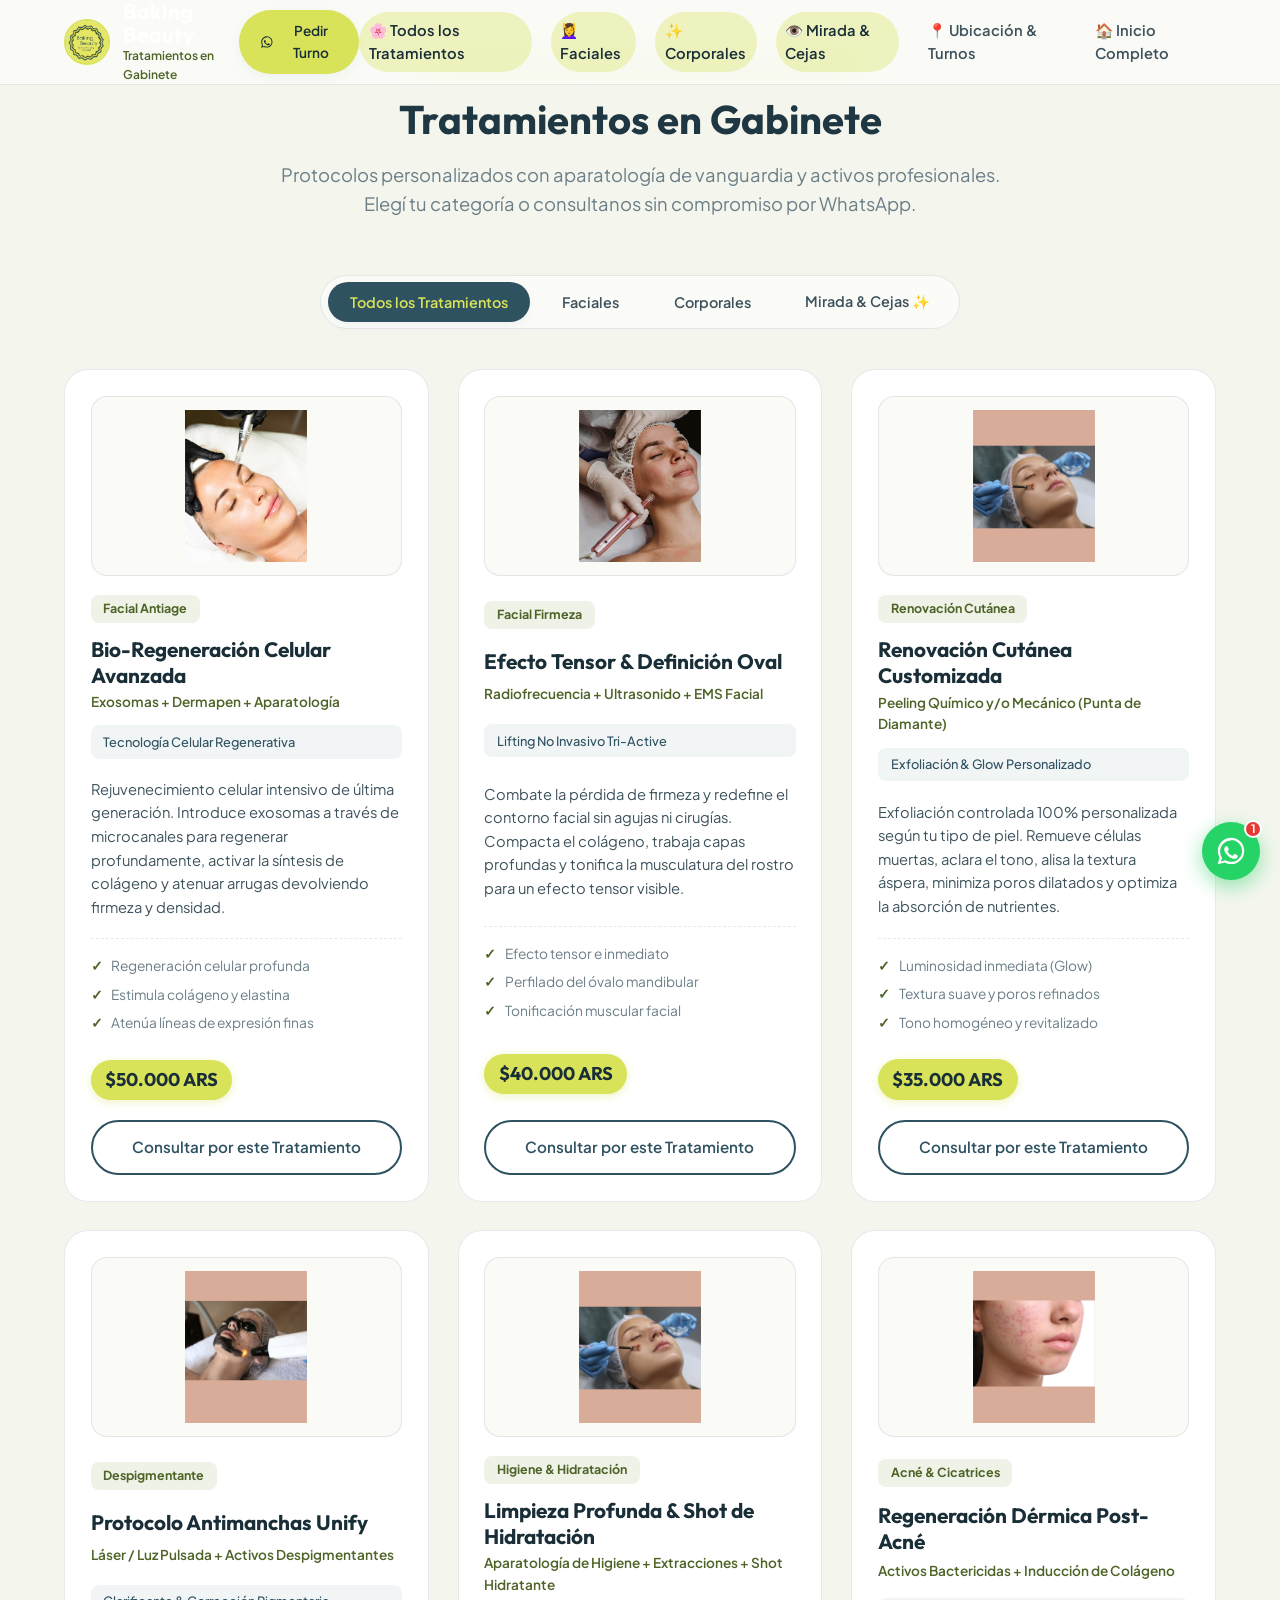
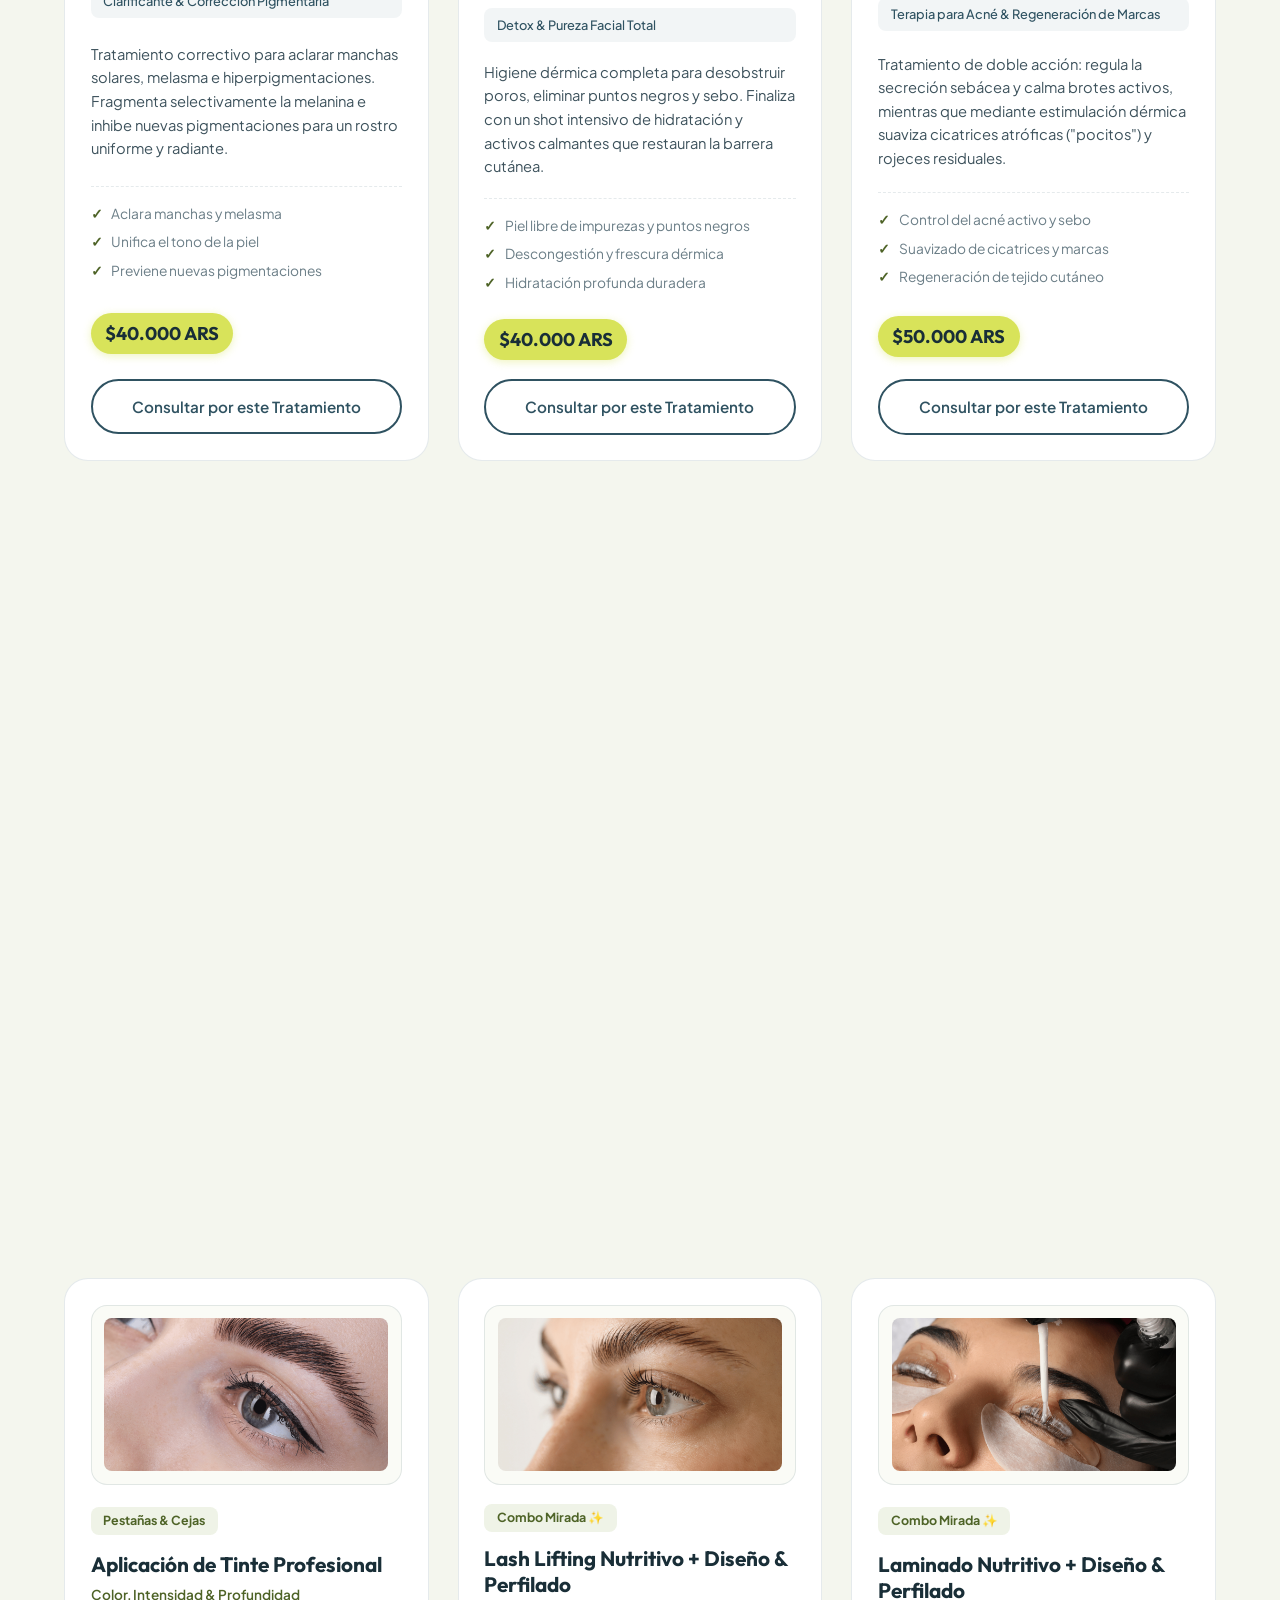
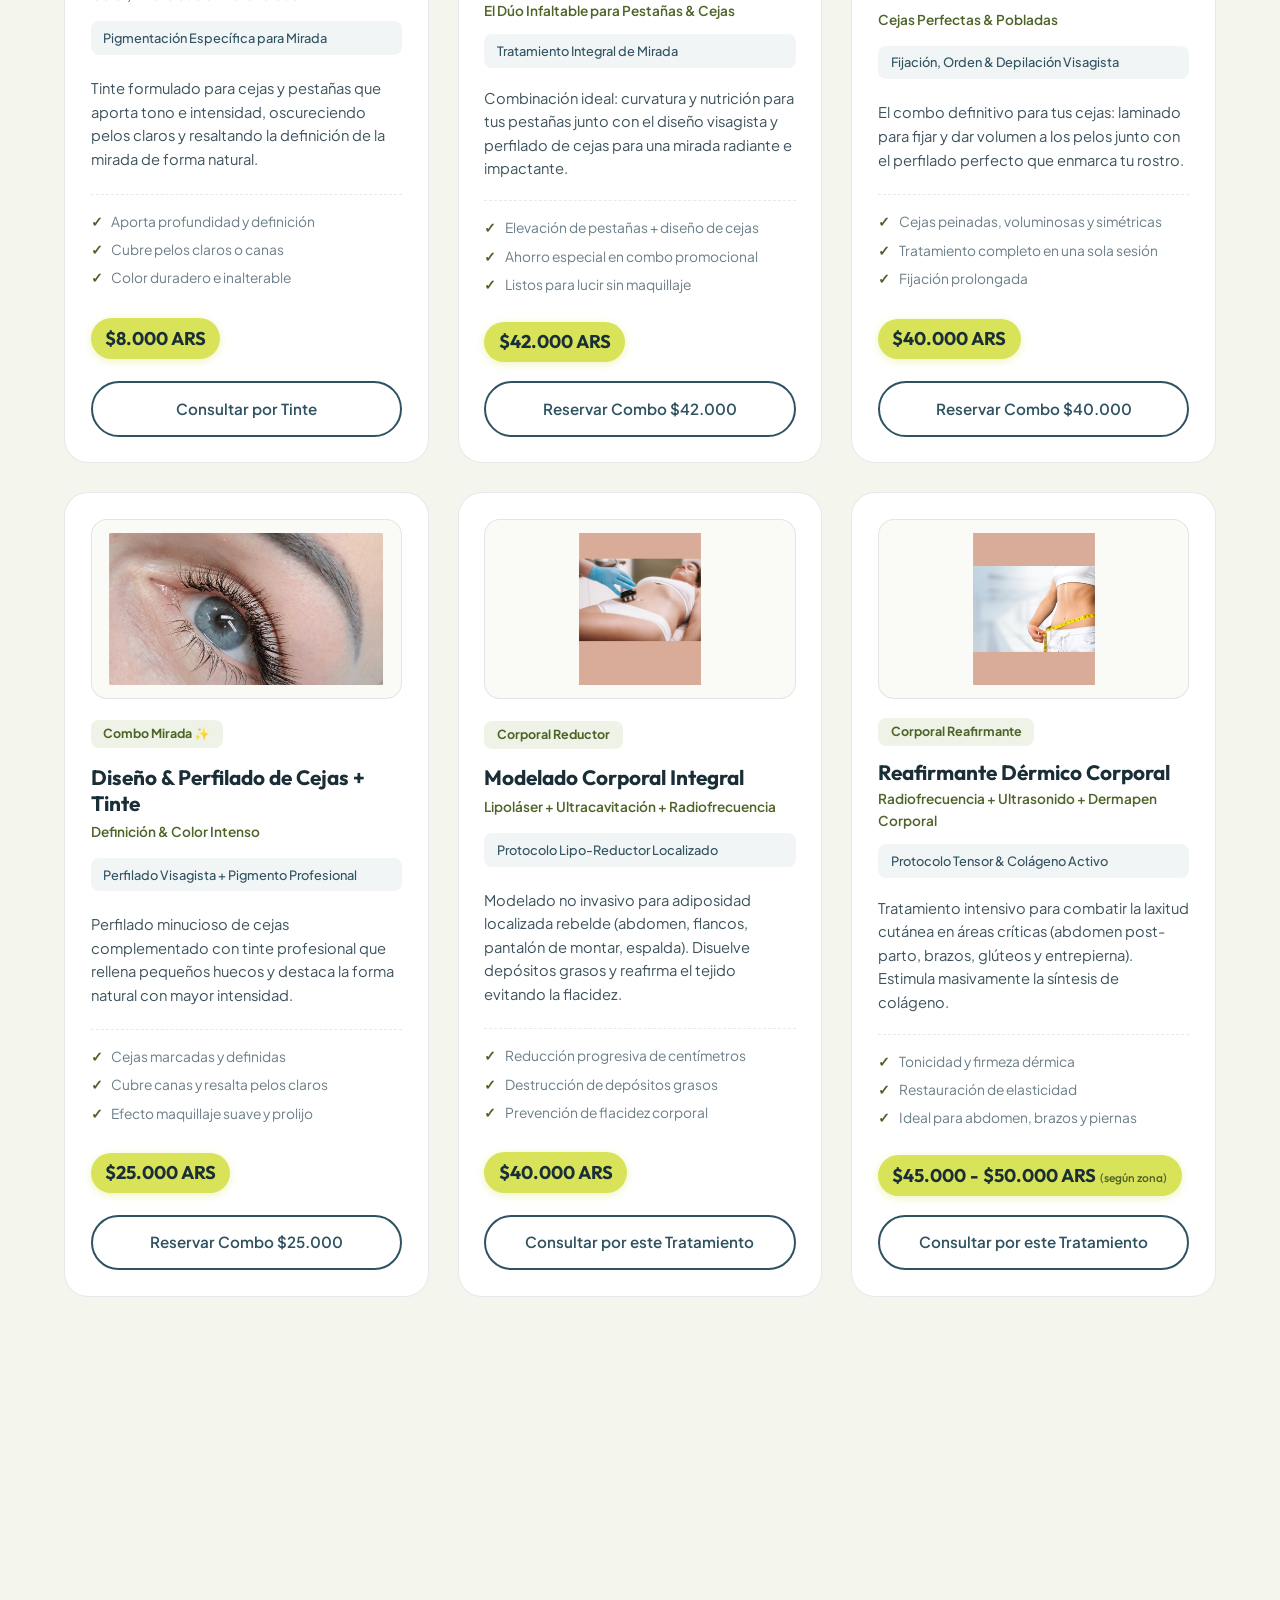
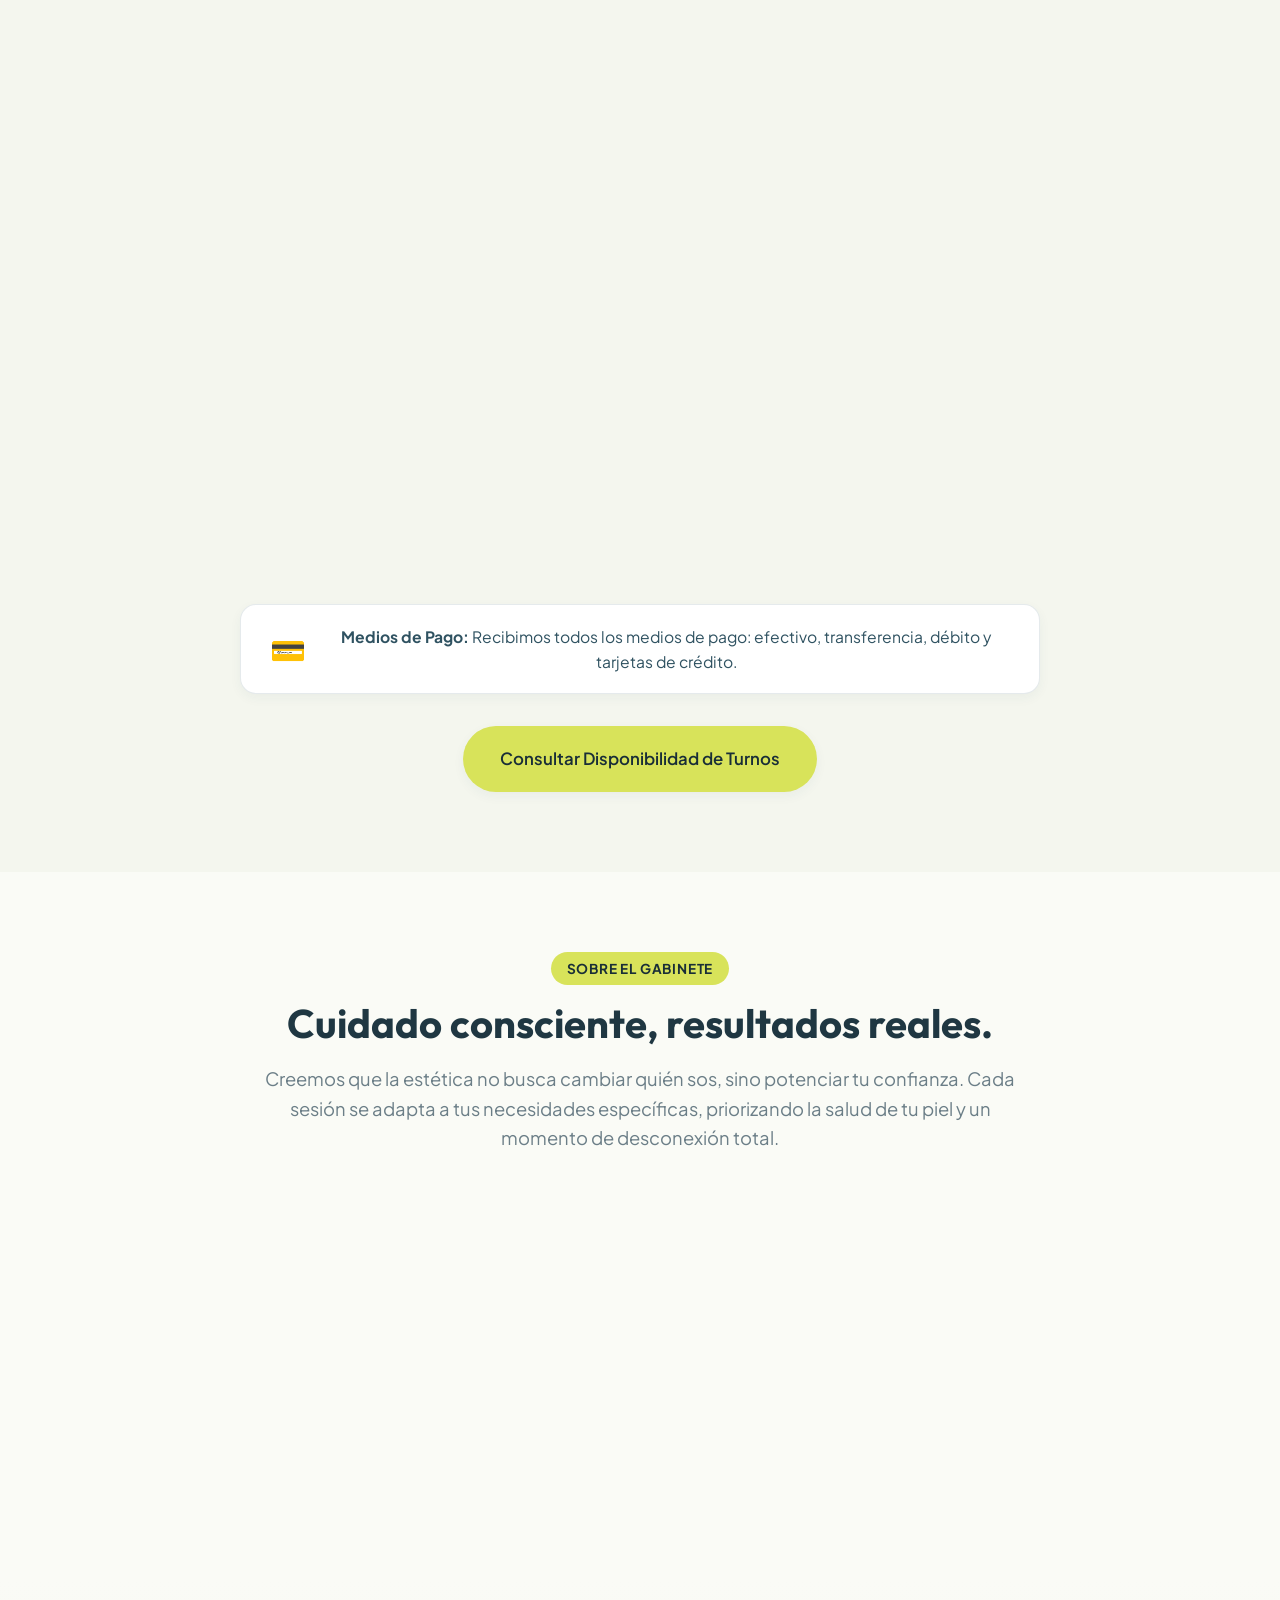
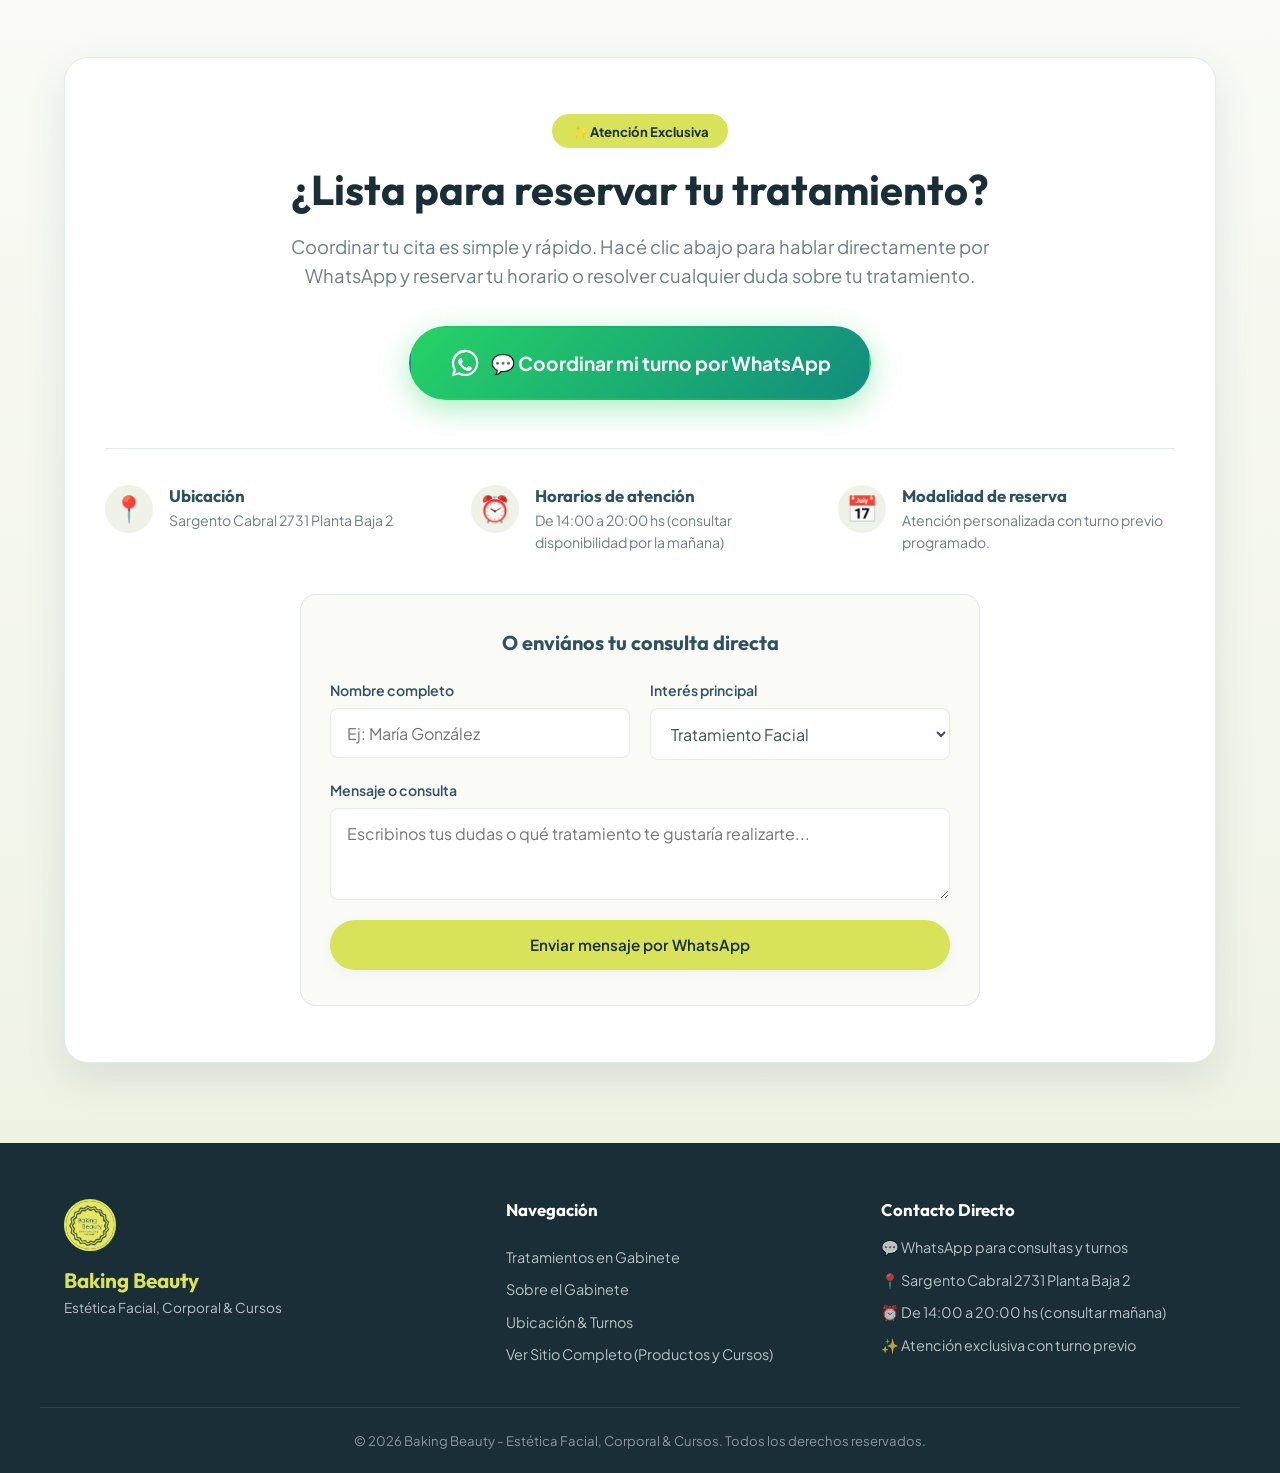
==== tratamientos/index.html @ 40dc82e7 "Add standalone tratamientos landing page for ads" ====
<!DOCTYPE html>
<html lang="es">
<head>
    <meta charset="UTF-8">
    <meta name="viewport" content="width=device-width, initial-scale=1.0">
    <title>Tratamientos en Gabinete | Baking Beauty - Estética Facial, Corporal & Mirada</title>
    <meta name="description" content="Conocé nuestros protocolos faciales, corporales y estética de mirada (pestañas y cejas) en gabinete. Aparatología de vanguardia y atención personalizada. Reservá tu turno por WhatsApp.">
    <link rel="icon" type="image/jpeg" href="../assets/images/logo.jpg">
    <!-- Google Fonts -->
    <link rel="preconnect" href="https://fonts.googleapis.com">
    <link rel="preconnect" href="https://fonts.gstatic.com" crossorigin>
    <link href="https://fonts.googleapis.com/css2?family=Outfit:wght@300;400;500;600;700&family=Plus+Jakarta+Sans:wght@400;500;600;700&display=swap" rel="stylesheet">
    <link rel="stylesheet" href="../styles.css">
    <!-- Meta Pixel Code -->
    <script>
    !function(f,b,e,v,n,t,s)
    {if(f.fbq)return;n=f.fbq=function(){n.callMethod?
    n.callMethod.apply(n,arguments):n.queue.push(arguments)};
    if(!f._fbq)f._fbq=n;n.push=n;n.loaded=!0;n.version='2.0';
    n.queue=[];t=b.createElement(e);t.async=!0;
    t.src=v;s=b.getElementsByTagName(e)[0];
    s.parentNode.insertBefore(t,s)}(window, document,'script',
    'https://connect.facebook.net/en_US/fbevents.js');
    fbq('init', '2171608166783896');
    fbq('track', 'PageView');
    </script>
    <noscript><img height="1" width="1" style="display:none"
    src="https://www.facebook.com/tr?id=2171608166783896&ev=PageView&noscript=1"
    /></noscript>
    <!-- End Meta Pixel Code -->
</head>
<script>
  fbq('track', 'ViewContent');
</script>
<body>

    <!-- Header & Navigation enfocado en Tratamientos -->
    <header class="site-header" id="header">
        <div class="container header-container">
            <div class="header-top-row">
                <a href="../index.html" class="brand-logo">
                    <img src="../assets/images/logo.jpg" alt="Baking Beauty Logo" class="logo-img">
                    <div class="brand-text">
                        <span class="brand-name">Baking Beauty</span>
                        <span class="brand-tagline">Tratamientos en Gabinete</span>
                    </div>
                </a>

                <div class="header-actions">
                    <a href="https://wa.me/qr/JULPQ2VESAFND1" 
                       target="_blank" 
                       rel="noopener noreferrer" 
                       class="btn btn-primary btn-sm btn-whatsapp">
                        <svg class="icon" viewBox="0 0 24 24" width="18" height="18" fill="currentColor">
                            <path d="M12.04 2c-5.46 0-9.91 4.45-9.91 9.91 0 1.75.46 3.45 1.32 4.95L2.05 22l5.25-1.38c1.45.79 3.08 1.21 4.74 1.21 5.46 0 9.91-4.45 9.91-9.91 0-2.65-1.03-5.14-2.9-7.01A9.84 9.84 0 0 0 12.04 2zm.01 1.67c4.54 0 8.24 3.7 8.24 8.24 0 2.2-.86 4.27-2.42 5.82a8.19 8.19 0 0 1-5.83 2.42c-1.46 0-2.9-.38-4.16-1.12l-.3-.18-3.1 1.2.82-3.02-.19-.31a8.19 8.19 0 0 1-1.26-4.38c0-4.54 3.7-8.24 8.24-8.24zm4.52 11.45c-.25-.13-1.47-.72-1.7-.81-.23-.08-.39-.13-.56.13-.17.25-.65.81-.8.98-.15.17-.3.19-.55.07-.25-.13-1.06-.39-2.02-1.25-.75-.67-1.26-1.49-1.4-1.74-.15-.25-.02-.39.11-.51.11-.11.25-.29.37-.44.13-.15.17-.25.25-.42.08-.17.04-.31-.02-.44-.06-.13-.56-1.35-.77-1.85-.2-.48-.41-.42-.56-.43h-.48c-.17 0-.44.06-.67.31-.23.25-.88.86-.88 2.1 0 1.24.9 2.44 1.03 2.61.13.17 1.77 2.7 4.29 3.79.6.26 1.07.41 1.44.53.6.19 1.15.16 1.58.1.48-.07 1.47-.6 1.68-1.18.21-.58.21-1.07.15-1.18-.06-.11-.22-.17-.47-.3z"/>
                        </svg>
                        <span>Pedir Turno</span>
                    </a>
                </div>
            </div>

            <nav class="main-nav" id="main-nav">
                <a href="#servicios" class="nav-link" data-filter-target="all">🌸 Todos los Tratamientos</a>
                <a href="#servicios" class="nav-link" data-filter-target="facial">💆‍♀️ Faciales</a>
                <a href="#servicios" class="nav-link" data-filter-target="corporal">✨ Corporales</a>
                <a href="#servicios" class="nav-link" data-filter-target="mirada">👁️ Mirada & Cejas</a>
                <a href="#contacto" class="nav-link">📍 Ubicación & Turnos</a>
                <a href="../index.html" class="nav-link">🏠 Inicio Completo</a>
            </nav>

            <div class="mobile-scroll-hint">👉 Deslizá con el dedo para ver más →</div>
        </div>
    </header>

    <main>
        <!-- Catálogo de Servicios y Protocolos -->
        <section class="section services-section" id="servicios" style="padding-top: 3rem;">
            <div class="container">
                <div class="section-header text-center">
                    <span class="section-subtitle">✨ Estética Facial, Corporal & Mirada en Gabinete</span>
                    <h1 class="section-title">Tratamientos en Gabinete</h1>
                    <p class="section-description">Protocolos personalizados con aparatología de vanguardia y activos profesionales. Elegí tu categoría o consultanos sin compromiso por WhatsApp.</p>
                </div>

                <!-- Tabs Filter -->
                <div class="filter-tabs">
                    <button class="tab-btn active" data-filter="all">Todos los Tratamientos</button>
                    <button class="tab-btn" data-filter="facial">Faciales</button>
                    <button class="tab-btn" data-filter="corporal">Corporales</button>
                    <button class="tab-btn" data-filter="mirada">Mirada & Cejas ✨</button>
                </div>

                <!-- Services Grid -->
                <div class="services-grid" id="services-grid">

                    <!-- Facial 1: Bio-Regeneración Celular Avanzada -->
                    <article class="service-card" data-category="facial">
                        <div class="service-img-wrapper">
                            <img src="../assets/images/1.svg" alt="Bio-Regeneración Celular Avanzada" class="service-img">
                        </div>
                        <div class="service-badge">Facial Antiage</div>
                        <h3 class="service-title">Bio-Regeneración Celular Avanzada</h3>
                        <span class="service-subtitle">Exosomas + Dermapen + Aparatología</span>
                        <div class="service-tech">Tecnología Celular Regenerativa</div>
                        <p class="service-desc">
                            Rejuvenecimiento celular intensivo de última generación. Introduce exosomas a través de microcanales para regenerar profundamente, activar la síntesis de colágeno y atenuar arrugas devolviendo firmeza y densidad.
                        </p>
                        <ul class="service-benefits">
                            <li>Regeneración celular profunda</li>
                            <li>Estimula colágeno y elastina</li>
                            <li>Atenúa líneas de expresión finas</li>
                        </ul>
                        <div class="service-price-tag">$50.000 ARS</div>
                        <a href="https://wa.me/qr/JULPQ2VESAFND1" 
                           target="_blank" rel="noopener noreferrer" class="btn btn-outline-primary btn-block">
                            Consultar por este Tratamiento
                        </a>
                    </article>

                    <!-- Facial 2: Efecto Tensor -->
                    <article class="service-card" data-category="facial">
                        <div class="service-img-wrapper">
                            <img src="../assets/images/2.svg" alt="Efecto Tensor & Definición Oval" class="service-img">
                        </div>
                        <div class="service-badge">Facial Firmeza</div>
                        <h3 class="service-title">Efecto Tensor & Definición Oval</h3>
                        <span class="service-subtitle">Radiofrecuencia + Ultrasonido + EMS Facial</span>
                        <div class="service-tech">Lifting No Invasivo Tri-Active</div>
                        <p class="service-desc">
                            Combate la pérdida de firmeza y redefine el contorno facial sin agujas ni cirugías. Compacta el colágeno, trabaja capas profundas y tonifica la musculatura del rostro para un efecto tensor visible.
                        </p>
                        <ul class="service-benefits">
                            <li>Efecto tensor e inmediato</li>
                            <li>Perfilado del óvalo mandibular</li>
                            <li>Tonificación muscular facial</li>
                        </ul>
                        <div class="service-price-tag">$40.000 ARS</div>
                        <a href="https://wa.me/qr/JULPQ2VESAFND1" 
                           target="_blank" rel="noopener noreferrer" class="btn btn-outline-primary btn-block">
                            Consultar por este Tratamiento
                        </a>
                    </article>

                    <!-- Facial 3: Renovación Cutánea Customizada -->
                    <article class="service-card" data-category="facial">
                        <div class="service-img-wrapper">
                            <img src="../assets/images/19.svg" alt="Renovación Cutánea Customizada" class="service-img">
                        </div>
                        <div class="service-badge">Renovación Cutánea</div>
                        <h3 class="service-title">Renovación Cutánea Customizada</h3>
                        <span class="service-subtitle">Peeling Químico y/o Mecánico (Punta de Diamante)</span>
                        <div class="service-tech">Exfoliación & Glow Personalizado</div>
                        <p class="service-desc">
                            Exfoliación controlada 100% personalizada según tu tipo de piel. Remueve células muertas, aclara el tono, alisa la textura áspera, minimiza poros dilatados y optimiza la absorción de nutrientes.
                        </p>
                        <ul class="service-benefits">
                            <li>Luminosidad inmediata (Glow)</li>
                            <li>Textura suave y poros refinados</li>
                            <li>Tono homogéneo y revitalizado</li>
                        </ul>
                        <div class="service-price-tag">$35.000 ARS</div>
                        <a href="https://wa.me/qr/JULPQ2VESAFND1" 
                           target="_blank" rel="noopener noreferrer" class="btn btn-outline-primary btn-block">
                            Consultar por este Tratamiento
                        </a>
                    </article>

                    <!-- Facial 4: Protocolo Antimanchas Unify -->
                    <article class="service-card" data-category="facial">
                        <div class="service-img-wrapper">
                            <img src="../assets/images/22.svg" alt="Protocolo Antimanchas Unify" class="service-img">
                        </div>
                        <div class="service-badge">Despigmentante</div>
                        <h3 class="service-title">Protocolo Antimanchas Unify</h3>
                        <span class="service-subtitle">Láser / Luz Pulsada + Activos Despigmentantes</span>
                        <div class="service-tech">Clarificante & Corrección Pigmentaria</div>
                        <p class="service-desc">
                            Tratamiento correctivo para aclarar manchas solares, melasma e hiperpigmentaciones. Fragmenta selectivamente la melanina e inhibe nuevas pigmentaciones para un rostro uniforme y radiante.
                        </p>
                        <ul class="service-benefits">
                            <li>Aclara manchas y melasma</li>
                            <li>Unifica el tono de la piel</li>
                            <li>Previene nuevas pigmentaciones</li>
                        </ul>
                        <div class="service-price-tag">$40.000 ARS</div>
                        <a href="https://wa.me/qr/JULPQ2VESAFND1" 
                           target="_blank" rel="noopener noreferrer" class="btn btn-outline-primary btn-block">
                            Consultar por este Tratamiento
                        </a>
                    </article>

                    <!-- Facial 5: Limpieza Profunda -->
                    <article class="service-card" data-category="facial">
                        <div class="service-img-wrapper">
                            <img src="../assets/images/19.svg" alt="Limpieza Profunda & Shot de Hidratación" class="service-img">
                        </div>
                        <div class="service-badge">Higiene & Hidratación</div>
                        <h3 class="service-title">Limpieza Profunda & Shot de Hidratación</h3>
                        <span class="service-subtitle">Aparatología de Higiene + Extracciones + Shot Hidratante</span>
                        <div class="service-tech">Detox & Pureza Facial Total</div>
                        <p class="service-desc">
                            Higiene dérmica completa para desobstruir poros, eliminar puntos negros y sebo. Finaliza con un shot intensivo de hidratación y activos calmantes que restauran la barrera cutánea.
                        </p>
                        <ul class="service-benefits">
                            <li>Piel libre de impurezas y puntos negros</li>
                            <li>Descongestión y frescura dérmica</li>
                            <li>Hidratación profunda duradera</li>
                        </ul>
                        <div class="service-price-tag">$40.000 ARS</div>
                        <a href="https://wa.me/qr/JULPQ2VESAFND1" 
                           target="_blank" rel="noopener noreferrer" class="btn btn-outline-primary btn-block">
                            Consultar por este Tratamiento
                        </a>
                    </article>

                    <!-- Facial 6: Regeneración Post-Acné -->
                    <article class="service-card" data-category="facial">
                        <div class="service-img-wrapper">
                            <img src="../assets/images/20.svg" alt="Regeneración Dérmica Post-Acné" class="service-img">
                        </div>
                        <div class="service-badge">Acné & Cicatrices</div>
                        <h3 class="service-title">Regeneración Dérmica Post-Acné</h3>
                        <span class="service-subtitle">Activos Bactericidas + Inducción de Colágeno</span>
                        <div class="service-tech">Terapia para Acné & Regeneración de Marcas</div>
                        <p class="service-desc">
                            Tratamiento de doble acción: regula la secreción sebácea y calma brotes activos, mientras que mediante estimulación dérmica suaviza cicatrices atróficas ("pocitos") y rojeces residuales.
                        </p>
                        <ul class="service-benefits">
                            <li>Control del acné activo y sebo</li>
                            <li>Suavizado de cicatrices y marcas</li>
                            <li>Regeneración de tejido cutáneo</li>
                        </ul>
                        <div class="service-price-tag">$50.000 ARS</div>
                        <a href="https://wa.me/qr/JULPQ2VESAFND1" 
                           target="_blank" rel="noopener noreferrer" class="btn btn-outline-primary btn-block">
                            Consultar por este Tratamiento
                        </a>
                    </article>

                    <!-- MIRADA 1: Lash Lifting Nutritivo -->
                    <article class="service-card" data-category="facial mirada">
                        <div class="service-img-wrapper">
                            <img src="../assets/images/lash-brow-1.png" alt="Lash Lifting Nutritivo" class="service-img service-img-photo">
                        </div>
                        <div class="service-badge">Pestañas</div>
                        <h3 class="service-title">Lash Lifting Nutritivo</h3>
                        <span class="service-subtitle">Nutrición, Curvatura & Longitud Natural</span>
                        <div class="service-tech">Elevación de Pestañas desde la Raíz</div>
                        <p class="service-desc">
                            Eleva, curva y nutre cada pestaña desde la raíz aportando longitud y un efecto máscara natural duradero sin necesidad de maquillarte a diario.
                        </p>
                        <ul class="service-benefits">
                            <li>Curvatura y longitud visible sin rímel</li>
                            <li>Tratamiento nutritivo para el pelo</li>
                            <li>Resultado natural de larga duración</li>
                        </ul>
                        <div class="service-price-tag">$28.000 ARS</div>
                        <a href="https://wa.me/message/T3XJ4SQKZAMJH1" 
                           target="_blank" rel="noopener noreferrer" class="btn btn-outline-primary btn-block">
                            Consultar por Pestañas
                        </a>
                    </article>

                    <!-- MIRADA 2: Diseño y Perfilado de Cejas -->
                    <article class="service-card" data-category="facial mirada">
                        <div class="service-img-wrapper">
                            <img src="../assets/images/lash-brow-2.png" alt="Diseño y Perfilado de Cejas" class="service-img service-img-photo">
                        </div>
                        <div class="service-badge">Cejas</div>
                        <h3 class="service-title">Diseño y Perfilado de Cejas</h3>
                        <span class="service-subtitle">Visagismo Facial & Diseño Personalizado</span>
                        <div class="service-tech">Perfilado & Definición de Arcos</div>
                        <p class="service-desc">
                            Estudio de la morfología del rostro para diseñar y depilar tus cejas con máxima precisión, logrando simetría, limpieza y un marco armonioso para tu mirada.
                        </p>
                        <ul class="service-benefits">
                            <li>Diseño personalizado según tu rostro</li>
                            <li>Simetría y acabado prolijo</li>
                            <li>Enmarca y realza la expresión facial</li>
                        </ul>
                        <div class="service-price-tag">$20.000 ARS</div>
                        <a href="https://wa.me/message/T3XJ4SQKZAMJH1" 
                           target="_blank" rel="noopener noreferrer" class="btn btn-outline-primary btn-block">
                            Consultar por Cejas
                        </a>
                    </article>

                    <!-- MIRADA 3: Laminado Nutritivo de Cejas -->
                    <article class="service-card" data-category="facial mirada">
                        <div class="service-img-wrapper">
                            <img src="../assets/images/lash-brow-3.png" alt="Laminado Nutritivo de Cejas" class="service-img service-img-photo">
                        </div>
                        <div class="service-badge">Cejas</div>
                        <h3 class="service-title">Laminado Nutritivo de Cejas</h3>
                        <span class="service-subtitle">Fijación, Peinado & Nutrición Dérmica</span>
                        <div class="service-tech">Efecto Brow Lamination Poblado</div>
                        <p class="service-desc">
                            Redirecciona, fija y disciplina los pelos de las cejas, rellenando espacios y logrando un efecto visual de cejas más tupidas, ordenadas e hidratadas.
                        </p>
                        <ul class="service-benefits">
                            <li>Fija y ordena pelos rebeldes</li>
                            <li>Efecto de mayor volumen y densidad</li>
                            <li>Hidratación nutritiva intensiva</li>
                        </ul>
                        <div class="service-price-tag">$30.000 ARS</div>
                        <a href="https://wa.me/message/T3XJ4SQKZAMJH1" 
                           target="_blank" rel="noopener noreferrer" class="btn btn-outline-primary btn-block">
                            Consultar por Laminado
                        </a>
                    </article>

                    <!-- MIRADA 4: Aplicación de Tinte -->
                    <article class="service-card" data-category="facial mirada">
                        <div class="service-img-wrapper">
                            <img src="../assets/images/lash-brow-4.png" alt="Aplicación de Tinte" class="service-img service-img-photo">
                        </div>
                        <div class="service-badge">Pestañas & Cejas</div>
                        <h3 class="service-title">Aplicación de Tinte Profesional</h3>
                        <span class="service-subtitle">Color, Intensidad & Profundidad</span>
                        <div class="service-tech">Pigmentación Específica para Mirada</div>
                        <p class="service-desc">
                            Tinte formulado para cejas y pestañas que aporta tono e intensidad, oscureciendo pelos claros y resaltando la definición de la mirada de forma natural.
                        </p>
                        <ul class="service-benefits">
                            <li>Aporta profundidad y definición</li>
                            <li>Cubre pelos claros o canas</li>
                            <li>Color duradero e inalterable</li>
                        </ul>
                        <div class="service-price-tag">$8.000 ARS</div>
                        <a href="https://wa.me/message/T3XJ4SQKZAMJH1" 
                           target="_blank" rel="noopener noreferrer" class="btn btn-outline-primary btn-block">
                            Consultar por Tinte
                        </a>
                    </article>

                    <!-- COMBO 1: Lash Lifting + Diseño y Perfilado -->
                    <article class="service-card" data-category="facial mirada">
                        <div class="service-img-wrapper">
                            <img src="../assets/images/lash-brow-1.png" alt="Combo Lash Lifting + Diseño de Cejas" class="service-img service-img-photo">
                        </div>
                        <div class="service-badge">Combo Mirada ✨</div>
                        <h3 class="service-title">Lash Lifting Nutritivo + Diseño & Perfilado</h3>
                        <span class="service-subtitle">El Dúo Infaltable para Pestañas & Cejas</span>
                        <div class="service-tech">Tratamiento Integral de Mirada</div>
                        <p class="service-desc">
                            Combinación ideal: curvatura y nutrición para tus pestañas junto con el diseño visagista y perfilado de cejas para una mirada radiante e impactante.
                        </p>
                        <ul class="service-benefits">
                            <li>Elevación de pestañas + diseño de cejas</li>
                            <li>Ahorro especial en combo promocional</li>
                            <li>Listos para lucir sin maquillaje</li>
                        </ul>
                        <div class="service-price-tag">$42.000 ARS</div>
                        <a href="https://wa.me/message/T3XJ4SQKZAMJH1" 
                           target="_blank" rel="noopener noreferrer" class="btn btn-outline-primary btn-block">
                            Reservar Combo $42.000
                        </a>
                    </article>

                    <!-- COMBO 2: Laminado Nutritivo + Diseño y Perfilado -->
                    <article class="service-card" data-category="facial mirada">
                        <div class="service-img-wrapper">
                            <img src="../assets/images/lash-brow-3.png" alt="Combo Laminado + Diseño de Cejas" class="service-img service-img-photo">
                        </div>
                        <div class="service-badge">Combo Mirada ✨</div>
                        <h3 class="service-title">Laminado Nutritivo + Diseño & Perfilado</h3>
                        <span class="service-subtitle">Cejas Perfectas & Pobladas</span>
                        <div class="service-tech">Fijación, Orden & Depilación Visagista</div>
                        <p class="service-desc">
                            El combo definitivo para tus cejas: laminado para fijar y dar volumen a los pelos junto con el perfilado perfecto que enmarca tu rostro.
                        </p>
                        <ul class="service-benefits">
                            <li>Cejas peinadas, voluminosas y simétricas</li>
                            <li>Tratamiento completo en una sola sesión</li>
                            <li>Fijación prolongada</li>
                        </ul>
                        <div class="service-price-tag">$40.000 ARS</div>
                        <a href="https://wa.me/message/T3XJ4SQKZAMJH1" 
                           target="_blank" rel="noopener noreferrer" class="btn btn-outline-primary btn-block">
                            Reservar Combo $40.000
                        </a>
                    </article>

                    <!-- COMBO 3: Diseño y Perfilado + Tinte -->
                    <article class="service-card" data-category="facial mirada">
                        <div class="service-img-wrapper">
                            <img src="../assets/images/lash-brow-2.png" alt="Combo Diseño de Cejas + Tinte" class="service-img service-img-photo">
                        </div>
                        <div class="service-badge">Combo Mirada ✨</div>
                        <h3 class="service-title">Diseño & Perfilado de Cejas + Tinte</h3>
                        <span class="service-subtitle">Definición & Color Intenso</span>
                        <div class="service-tech">Perfilado Visagista + Pigmento Profesional</div>
                        <p class="service-desc">
                            Perfilado minucioso de cejas complementado con tinte profesional que rellena pequeños huecos y destaca la forma natural con mayor intensidad.
                        </p>
                        <ul class="service-benefits">
                            <li>Cejas marcadas y definidas</li>
                            <li>Cubre canas y resalta pelos claros</li>
                            <li>Efecto maquillaje suave y prolijo</li>
                        </ul>
                        <div class="service-price-tag">$25.000 ARS</div>
                        <a href="https://wa.me/message/T3XJ4SQKZAMJH1" 
                           target="_blank" rel="noopener noreferrer" class="btn btn-outline-primary btn-block">
                            Reservar Combo $25.000
                        </a>
                    </article>

                    <!-- Corporal 1: Modelado Corporal Integral -->
                    <article class="service-card" data-category="corporal">
                        <div class="service-img-wrapper">
                            <img src="../assets/images/12.svg" alt="Modelado Corporal Integral" class="service-img">
                        </div>
                        <div class="service-badge">Corporal Reductor</div>
                        <h3 class="service-title">Modelado Corporal Integral</h3>
                        <span class="service-subtitle">Lipoláser + Ultracavitación + Radiofrecuencia</span>
                        <div class="service-tech">Protocolo Lipo-Reductor Localizado</div>
                        <p class="service-desc">
                            Modelado no invasivo para adiposidad localizada rebelde (abdomen, flancos, pantalón de montar, espalda). Disuelve depósitos grasos y reafirma el tejido evitando la flacidez.
                        </p>
                        <ul class="service-benefits">
                            <li>Reducción progresiva de centímetros</li>
                            <li>Destrucción de depósitos grasos</li>
                            <li>Prevención de flacidez corporal</li>
                        </ul>
                        <div class="service-price-tag">$40.000 ARS</div>
                        <a href="https://wa.me/qr/JULPQ2VESAFND1" 
                           target="_blank" rel="noopener noreferrer" class="btn btn-outline-primary btn-block">
                            Consultar por este Tratamiento
                        </a>
                    </article>

                    <!-- Corporal 2: Reafirmante Dérmico Corporal -->
                    <article class="service-card" data-category="corporal">
                        <div class="service-img-wrapper">
                            <img src="../assets/images/13.svg" alt="Reafirmante Dérmico Corporal" class="service-img">
                        </div>
                        <div class="service-badge">Corporal Reafirmante</div>
                        <h3 class="service-title">Reafirmante Dérmico Corporal</h3>
                        <span class="service-subtitle">Radiofrecuencia + Ultrasonido + Dermapen Corporal</span>
                        <div class="service-tech">Protocolo Tensor & Colágeno Activo</div>
                        <p class="service-desc">
                            Tratamiento intensivo para combatir la laxitud cutánea en áreas críticas (abdomen post-parto, brazos, glúteos y entrepierna). Estimula masivamente la síntesis de colágeno.
                        </p>
                        <ul class="service-benefits">
                            <li>Tonicidad y firmeza dérmica</li>
                            <li>Restauración de elasticidad</li>
                            <li>Ideal para abdomen, brazos y piernas</li>
                        </ul>
                        <div class="service-price-tag">$45.000 - $50.000 ARS <span class="price-zone-note">(según zona)</span></div>
                        <a href="https://wa.me/qr/JULPQ2VESAFND1" 
                           target="_blank" rel="noopener noreferrer" class="btn btn-outline-primary btn-block">
                            Consultar por este Tratamiento
                        </a>
                    </article>

                    <!-- Corporal 3: Exfoliación & Textura de Seda -->
                    <article class="service-card" data-category="corporal">
                        <div class="service-img-wrapper">
                            <img src="../assets/images/peeling-corporal.jpg" alt="Exfoliación & Textura de Seda" class="service-img service-img-photo">
                        </div>
                        <div class="service-badge">Renovación Corporal</div>
                        <h3 class="service-title">Exfoliación & Textura de Seda</h3>
                        <span class="service-subtitle">Peeling Químico + Exfoliación Mecánica + Hidratación</span>
                        <div class="service-tech">Renovación & Exfoliación Corporal Profunda</div>
                        <p class="service-desc">
                            Renovación dérmica corporal completa. Elimina células muertas, suaviza asperezas en codos, rodillas o glúteos y mejora la queratosis pilaris, dejando un tacto aterciopelado.
                        </p>
                        <ul class="service-benefits">
                            <li>Piel extra suave y sedosa</li>
                            <li>Mejora de la queratosis pilaris</li>
                            <li>Aclarado de zonas por fricción</li>
                        </ul>
                        <div class="service-price-tag">$35.000 ARS</div>
                        <a href="https://wa.me/qr/JULPQ2VESAFND1" 
                           target="_blank" rel="noopener noreferrer" class="btn btn-outline-primary btn-block">
                            Consultar por este Tratamiento
                        </a>
                    </article>

                    <!-- Corporal 4: Tonificación Muscular EMS -->
                    <article class="service-card" data-category="corporal">
                        <div class="service-img-wrapper">
                            <img src="../assets/images/28.svg" alt="Tonificación Muscular EMS" class="service-img">
                        </div>
                        <div class="service-badge">Corporal Tonificación</div>
                        <h3 class="service-title">Tonificación Muscular EMS</h3>
                        <span class="service-subtitle">Electroestimulación Muscular de Alta Intensidad</span>
                        <div class="service-tech">Firmeza & Definición Muscular Profunda</div>
                        <p class="service-desc">
                            Tratamiento avanzado de electroestimulación (EMS) que genera contracciones musculares profundas e intensas. Fortalece las fibras musculares, tonifica glúteos, abdomen y piernas, combate la flacidez y perfila el contorno corporal.
                        </p>
                        <ul class="service-benefits">
                            <li>Tonificación y firmeza muscular intensa</li>
                            <li>Modelado de glúteos, abdomen y piernas</li>
                            <li>Mejora la circulación y la firmeza cutánea</li>
                        </ul>
                        <div class="service-price-tag">$40.000 ARS</div>
                        <a href="https://wa.me/qr/JULPQ2VESAFND1" 
                           target="_blank" rel="noopener noreferrer" class="btn btn-outline-primary btn-block">
                            Consultar por este Tratamiento
                        </a>
                    </article>

                </div>

                <!-- Payment Methods Banner -->
                <div class="payment-methods-banner mt-5">
                    <div class="payment-icon">💳</div>
                    <div class="payment-text">
                        <strong>Medios de Pago:</strong> Recibimos todos los medios de pago: efectivo, transferencia, débito y tarjetas de crédito.
                    </div>
                </div>

                <div class="text-center mt-4">
                    <a href="https://wa.me/qr/JULPQ2VESAFND1" 
                       target="_blank" rel="noopener noreferrer" class="btn btn-primary btn-lg">
                        Consultar Disponibilidad de Turnos
                    </a>
                </div>
            </div>
        </section>

        <!-- Propuesta de Valor y Filosofía -->
        <section class="section philosophy-section" id="filosofia">
            <div class="container">
                <div class="section-header text-center">
                    <span class="section-subtitle">Sobre el Gabinete</span>
                    <h2 class="section-title">Cuidado consciente, resultados reales.</h2>
                    <p class="section-description">
                        Creemos que la estética no busca cambiar quién sos, sino potenciar tu confianza. Cada sesión se adapta a tus necesidades específicas, priorizando la salud de tu piel y un momento de desconexión total.
                    </p>
                </div>

                <div class="pillars-grid">
                    <div class="pillar-card">
                        <div class="pillar-icon">
                            <svg viewBox="0 0 24 24" width="32" height="32" fill="none" stroke="currentColor" stroke-width="2" stroke-linecap="round" stroke-linejoin="round">
                                <path d="M14 2H6a2 2 0 0 0-2 2v16a2 2 0 0 0 2 2h12a2 2 0 0 0 2-2V8z"></path>
                                <polyline points="14 2 14 8 20 8"></polyline>
                                <line x1="16" y1="13" x2="8" y2="13"></line>
                                <line x1="16" y1="17" x2="8" y2="17"></line>
                                <polyline points="10 9 9 9 8 9"></polyline>
                            </svg>
                        </div>
                        <h3 class="pillar-title">Evaluación personalizada</h3>
                        <p class="pillar-desc">Diagnóstico previo riguroso para diseñar tu protocolo exclusivo a medida según tu tipo de piel y objetivos.</p>
                    </div>

                    <div class="pillar-card">
                        <div class="pillar-icon">
                            <svg viewBox="0 0 24 24" width="32" height="32" fill="none" stroke="currentColor" stroke-width="2" stroke-linecap="round" stroke-linejoin="round">
                                <polygon points="13 2 3 14 12 14 11 22 21 10 12 10 13 2"></polygon>
                            </svg>
                        </div>
                        <h3 class="pillar-title">Tecnología y seguridad</h3>
                        <p class="pillar-desc">Protocolos no invasivos de última generación combinados con principios activos de grado cosmecéutico profesional.</p>
                    </div>

                    <div class="pillar-card">
                        <div class="pillar-icon">
                            <svg viewBox="0 0 24 24" width="32" height="32" fill="none" stroke="currentColor" stroke-width="2" stroke-linecap="round" stroke-linejoin="round">
                                <path d="M20.84 4.61a5.5 5.5 0 0 0-7.78 0L12 5.67l-1.06-1.06a5.5 5.5 0 0 0-7.78 7.78l1.06 1.06L12 21.23l7.78-7.78 1.06-1.06a5.5 5.5 0 0 0 0-7.78z"></path>
                            </svg>
                        </div>
                        <h3 class="pillar-title">Acompañamiento continuo</h3>
                        <p class="pillar-desc">Seguimiento constante de tu evolución antes, durante y después de cada sesión para garantizar la mejor experiencia.</p>
                    </div>
                </div>
            </div>
        </section>

        <!-- Sección Destacada de Contacto & Turnos (Alta Visibilidad) -->
        <section class="section contact-section" id="contacto">
            <div class="container">
                <div class="contact-box">
                    <div class="contact-header text-center">
                        <span class="contact-badge">✨ Atención Exclusiva</span>
                        <h2 class="contact-title">¿Lista para reservar tu tratamiento?</h2>
                        <p class="contact-subtitle">
                            Coordinar tu cita es simple y rápido. Hacé clic abajo para hablar directamente por WhatsApp y reservar tu horario o resolver cualquier duda sobre tu tratamiento.
                        </p>

                        <!-- Main Giant WhatsApp Button -->
                        <div class="contact-hero-cta">
                            <a href="https://wa.me/qr/JULPQ2VESAFND1" 
                               target="_blank" rel="noopener noreferrer" class="btn btn-whatsapp-giant">
                                <svg class="icon-lg" viewBox="0 0 24 24" width="32" height="32" fill="currentColor">
                                    <path d="M12.04 2c-5.46 0-9.91 4.45-9.91 9.91 0 1.75.46 3.45 1.32 4.95L2.05 22l5.25-1.38c1.45.79 3.08 1.21 4.74 1.21 5.46 0 9.91-4.45 9.91-9.91 0-2.65-1.03-5.14-2.9-7.01A9.84 9.84 0 0 0 12.04 2zm.01 1.67c4.54 0 8.24 3.7 8.24 8.24 0 2.2-.86 4.27-2.42 5.82a8.19 8.19 0 0 1-5.83 2.42c-1.46 0-2.9-.38-4.16-1.12l-.3-.18-3.1 1.2.82-3.02-.19-.31a8.19 8.19 0 0 1-1.26-4.38c0-4.54 3.7-8.24 8.24-8.24zm4.52 11.45c-.25-.13-1.47-.72-1.7-.81-.23-.08-.39-.13-.56.13-.17.25-.65.81-.8.98-.15.17-.3.19-.55.07-.25-.13-1.06-.39-2.02-1.25-.75-.67-1.26-1.49-1.4-1.74-.15-.25-.02-.39.11-.51.11-.11.25-.29.37-.44.13-.15.17-.25.25-.42.08-.17.04-.31-.02-.44-.06-.13-.56-1.35-.77-1.85-.2-.48-.41-.42-.56-.43h-.48c-.17 0-.44.06-.67.31-.23.25-.88.86-.88 2.1 0 1.24.9 2.44 1.03 2.61.13.17 1.77 2.7 4.29 3.79.6.26 1.07.41 1.44.53.6.19 1.15.16 1.58.1.48-.07 1.47-.6 1.68-1.18.21-.58.21-1.07.15-1.18-.06-.11-.22-.17-.47-.3z"/>
                                </svg>
                                <span>💬 Coordinar mi turno por WhatsApp</span>
                            </a>
                        </div>
                    </div>

                    <div class="contact-info-grid">
                        <div class="info-item">
                            <div class="info-icon">📍</div>
                            <div class="info-content">
                                <h4>Ubicación</h4>
                                <p>Sargento Cabral 2731 Planta Baja 2</p>
                            </div>
                        </div>

                        <div class="info-item">
                            <div class="info-icon">⏰</div>
                            <div class="info-content">
                                <h4>Horarios de atención</h4>
                                <p>De 14:00 a 20:00 hs (consultar disponibilidad por la mañana)</p>
                            </div>
                        </div>

                        <div class="info-item">
                            <div class="info-icon">📅</div>
                            <div class="info-content">
                                <h4>Modalidad de reserva</h4>
                                <p>Atención personalizada con turno previo programado.</p>
                            </div>
                        </div>
                    </div>

                    <!-- Quick Interactive Inquiry Form -->
                    <div class="contact-form-wrapper mt-5">
                        <h4 class="form-title text-center">O enviános tu consulta directa</h4>
                        <form id="whatsapp-quick-form" class="quick-form">
                            <div class="form-row">
                                <div class="form-group">
                                    <label for="form-name">Nombre completo</label>
                                    <input type="text" id="form-name" placeholder="Ej: María González" required>
                                </div>
                                <div class="form-group">
                                    <label for="form-interest">Interés principal</label>
                                    <select id="form-interest" required>
                                        <option value="Tratamiento Facial">Tratamiento Facial</option>
                                        <option value="Tratamiento Corporal">Tratamiento Corporal</option>
                                        <option value="Lifting de Pestañas / Cejas">Mirada (Pestañas / Cejas)</option>
                                        <option value="Consulta general">Otro / Consulta General</option>
                                    </select>
                                </div>
                            </div>
                            <div class="form-group">
                                <label for="form-message">Mensaje o consulta</label>
                                <textarea id="form-message" rows="3" placeholder="Escribinos tus dudas o qué tratamiento te gustaría realizarte..." required></textarea>
                            </div>
                            <button type="submit" class="btn btn-primary btn-block">
                                Enviar mensaje por WhatsApp
                            </button>
                        </form>
                    </div>

                </div>
            </div>
        </section>
    </main>

    <!-- Footer -->
    <footer class="site-footer">
        <div class="container footer-container">
            <div class="footer-brand">
                <img src="../assets/images/logo.jpg" alt="Baking Beauty" class="footer-logo">
                <span class="footer-name">Baking Beauty</span>
                <p class="footer-sub">Estética Facial, Corporal & Cursos</p>
            </div>

            <div class="footer-links">
                <h4>Navegación</h4>
                <a href="#servicios">Tratamientos en Gabinete</a>
                <a href="#filosofia">Sobre el Gabinete</a>
                <a href="#contacto">Ubicación & Turnos</a>
                <a href="../index.html">Ver Sitio Completo (Productos y Cursos)</a>
            </div>

            <div class="footer-contact">
                <h4>Contacto Directo</h4>
                <p>💬 WhatsApp para consultas y turnos</p>
                <p>📍 Sargento Cabral 2731 Planta Baja 2</p>
                <p>⏰ De 14:00 a 20:00 hs (consultar mañana)</p>
                <p>✨ Atención exclusiva con turno previo</p>
            </div>
        </div>
        <div class="footer-bottom">
            <div class="container text-center">
                <p>&copy; 2026 Baking Beauty - Estética Facial, Corporal & Cursos. Todos los derechos reservados.</p>
            </div>
        </div>
    </footer>

    <!-- Floating WhatsApp Widget Button -->
    <a href="https://wa.me/qr/JULPQ2VESAFND1" 
       target="_blank" rel="noopener noreferrer" class="whatsapp-float" aria-label="Hablar por WhatsApp">
        <span class="whatsapp-float-badge">1</span>
        <svg viewBox="0 0 24 24" width="32" height="32" fill="currentColor">
            <path d="M12.04 2c-5.46 0-9.91 4.45-9.91 9.91 0 1.75.46 3.45 1.32 4.95L2.05 22l5.25-1.38c1.45.79 3.08 1.21 4.74 1.21 5.46 0 9.91-4.45 9.91-9.91 0-2.65-1.03-5.14-2.9-7.01A9.84 9.84 0 0 0 12.04 2zm.01 1.67c4.54 0 8.24 3.7 8.24 8.24 0 2.2-.86 4.27-2.42 5.82a8.19 8.19 0 0 1-5.83 2.42c-1.46 0-2.9-.38-4.16-1.12l-.3-.18-3.1 1.2.82-3.02-.19-.31a8.19 8.19 0 0 1-1.26-4.38c0-4.54 3.7-8.24 8.24-8.24zm4.52 11.45c-.25-.13-1.47-.72-1.7-.81-.23-.08-.39-.13-.56.13-.17.25-.65.81-.8.98-.15.17-.3.19-.55.07-.25-.13-1.06-.39-2.02-1.25-.75-.67-1.26-1.49-1.4-1.74-.15-.25-.02-.39.11-.51.11-.11.25-.29.37-.44.13-.15.17-.25.25-.42.08-.17.04-.31-.02-.44-.06-.13-.56-1.35-.77-1.85-.2-.48-.41-.42-.56-.43h-.48c-.17 0-.44.06-.67.31-.23.25-.88.86-.88 2.1 0 1.24.9 2.44 1.03 2.61.13.17 1.77 2.7 4.29 3.79.6.26 1.07.41 1.44.53.6.19 1.15.16 1.58.1.48-.07 1.47-.6 1.68-1.18.21-.58.21-1.07.15-1.18-.06-.11-.22-.17-.47-.3z"/>
        </svg>
    </a>

    <script src="../main.js"></script>
</body>
</html>
---- styles.css ----
/* ==========================================================================
   Baking Beauty - Estética Facial y Corporal
   Design System & Styling (Fully Mobile Responsive & Accessible)
   Colors extracted from logo:
   - Yellow/Chartreuse Accent: #D8E35A / #C5D539
   - Deep Teal / Petrol: #2F5261 / #1F3742
   - Olive Green: #4E6327 / #3B4C1E
   ========================================================================== */

:root {
    --primary: #D8E35A;
    --primary-hover: #c8d447;
    --primary-dark: #A4B320;
    --secondary: #2F5261;
    --secondary-hover: #24414e;
    --secondary-dark: #192e37;
    --olive: #4E6327;
    --olive-light: #eff3e7;
    
    --bg-page: #FAFBF6;
    --bg-card: #FFFFFF;
    --bg-glass: rgba(255, 255, 255, 0.85);
    
    --text-heading: #1F3742;
    --text-body: #3D525C;
    --text-muted: #6B7E87;
    --text-light: #FFFFFF;
    
    --border-color: rgba(47, 82, 97, 0.12);
    --border-accent: rgba(216, 227, 90, 0.4);
    
    --shadow-sm: 0 4px 12px rgba(47, 82, 97, 0.05);
    --shadow-md: 0 8px 24px rgba(47, 82, 97, 0.08);
    --shadow-lg: 0 16px 40px rgba(47, 82, 97, 0.12);
    --shadow-glow: 0 0 25px rgba(216, 227, 90, 0.5);
    
    --radius-sm: 8px;
    --radius-md: 16px;
    --radius-lg: 24px;
    --radius-full: 9999px;
    
    --transition: all 0.3s cubic-bezier(0.25, 0.8, 0.25, 1);
    --font-heading: 'Outfit', -apple-system, sans-serif;
    --font-body: 'Plus Jakarta Sans', -apple-system, sans-serif;
}

/* Reset & Base Styles */
*, *::before, *::after {
    box-sizing: border-box;
    margin: 0;
    padding: 0;
}

html {
    scroll-behavior: smooth;
    font-size: 16px;
}

body {
    font-family: var(--font-body);
    background-color: var(--bg-page);
    color: var(--text-body);
    line-height: 1.6;
    overflow-x: hidden;
    -webkit-font-smoothing: antialiased;
}

img {
    max-width: 100%;
    height: auto;
    display: block;
}

a {
    color: inherit;
    text-decoration: none;
    transition: var(--transition);
}

ul {
    list-style: none;
}

/* Container */
.container {
    width: 100%;
    max-width: 1200px;
    margin: 0 auto;
    padding: 0 1.5rem;
}

/* Typography Helpers */
h1, h2, h3, h4, h5, h6 {
    font-family: var(--font-heading);
    color: var(--text-heading);
    line-height: 1.25;
    font-weight: 700;
}

.text-center { text-align: center; }
.mt-4 { margin-top: 2rem; }
.mt-5 { margin-top: 3rem; }

/* Buttons */
.btn {
    display: inline-flex;
    align-items: center;
    justify-content: center;
    gap: 0.6rem;
    padding: 0.85rem 1.8rem;
    min-height: 48px;
    font-family: var(--font-body);
    font-size: 0.95rem;
    font-weight: 600;
    border-radius: var(--radius-full);
    border: 2px solid transparent;
    cursor: pointer;
    transition: var(--transition);
    text-align: center;
    -webkit-tap-highlight-color: transparent;
}

.btn-sm {
    padding: 0.5rem 1.2rem;
    min-height: 38px;
    font-size: 0.85rem;
}

.btn-lg {
    padding: 1.1rem 2.2rem;
    min-height: 54px;
    font-size: 1.05rem;
}

.btn-block {
    width: 100%;
}

.btn-primary {
    background-color: var(--primary);
    color: var(--secondary-dark);
    box-shadow: var(--shadow-sm);
}

.btn-primary:hover {
    background-color: var(--primary-hover);
    transform: translateY(-2px);
    box-shadow: var(--shadow-glow);
}

.btn-glow {
    position: relative;
    box-shadow: 0 4px 20px rgba(216, 227, 90, 0.4);
}

.btn-glow:hover {
    box-shadow: 0 6px 30px rgba(216, 227, 90, 0.7);
}

.btn-outline {
    background-color: transparent;
    border-color: var(--secondary);
    color: var(--secondary);
}

.btn-outline:hover {
    background-color: var(--secondary);
    color: var(--text-light);
}

.btn-outline-primary {
    background-color: transparent;
    border-color: var(--secondary);
    color: var(--secondary);
}

.btn-outline-primary:hover {
    background-color: var(--secondary);
    color: var(--primary);
}

.btn-whatsapp-giant {
    background: linear-gradient(135deg, #25D366 0%, #128C7E 100%);
    color: white;
    font-size: 1.2rem;
    font-weight: 700;
    padding: 1.2rem 2.4rem;
    border-radius: var(--radius-full);
    box-shadow: 0 8px 30px rgba(37, 211, 102, 0.4);
    animation: pulse-glow 2.5s infinite;
    max-width: 100%;
}

.btn-whatsapp-giant:hover {
    transform: translateY(-3px) scale(1.02);
    box-shadow: 0 12px 40px rgba(37, 211, 102, 0.6);
}

/* High-Converting Affiliate CTA Button */
.btn-affiliate-cta {
    background: linear-gradient(135deg, #FF6B00 0%, #E65100 100%);
    color: white !important;
    font-size: 1.2rem;
    font-weight: 800;
    padding: 1.2rem 2.5rem;
    border-radius: var(--radius-full);
    box-shadow: 0 8px 30px rgba(255, 107, 0, 0.4);
    animation: pulse-affiliate 2.5s infinite;
    display: inline-flex;
    align-items: center;
    justify-content: center;
    gap: 0.8rem;
    border: none;
}

.btn-affiliate-cta:hover {
    transform: translateY(-3px) scale(1.03);
    box-shadow: 0 14px 40px rgba(255, 107, 0, 0.6);
    background: linear-gradient(135deg, #FF7B1A 0%, #F55A00 100%);
}

@keyframes pulse-affiliate {
    0% { box-shadow: 0 0 0 0 rgba(255, 107, 0, 0.6); }
    70% { box-shadow: 0 0 0 18px rgba(255, 107, 0, 0); }
    100% { box-shadow: 0 0 0 0 rgba(255, 107, 0, 0); }
}

@keyframes pulse-glow {
    0% { box-shadow: 0 0 0 0 rgba(37, 211, 102, 0.5); }
    70% { box-shadow: 0 0 0 18px rgba(37, 211, 102, 0); }
    100% { box-shadow: 0 0 0 0 rgba(37, 211, 102, 0); }
}

/* Header */
.site-header {
    position: fixed;
    top: 0;
    left: 0;
    width: 100%;
    z-index: 1000;
    background-color: rgba(250, 251, 246, 0.96);
    backdrop-filter: blur(12px);
    -webkit-backdrop-filter: blur(12px);
    border-bottom: 1px solid var(--border-color);
    transition: var(--transition);
}

.header-container {
    display: flex;
    align-items: center;
    justify-content: space-between;
    min-height: 76px;
}

.header-top-row {
    display: flex;
    align-items: center;
    justify-content: space-between;
}

.brand-logo {
    display: flex;
    align-items: center;
    gap: 0.8rem;
}

.logo-img {
    width: 46px;
    height: 46px;
    border-radius: 50%;
    object-fit: cover;
    border: 2px solid var(--primary);
}

.brand-text {
    display: flex;
    flex-direction: column;
}

.brand-name {
    font-family: var(--font-heading);
    font-weight: 700;
    font-size: 1.25rem;
    color: var(--secondary);
    line-height: 1.1;
}

.brand-tagline {
    font-size: 0.75rem;
    color: var(--olive);
    font-weight: 600;
}

.main-nav {
    display: flex;
    align-items: center;
    gap: 1.2rem;
}

.mobile-scroll-hint {
    display: none;
}

.nav-link {
    font-size: 0.92rem;
    font-weight: 600;
    color: var(--text-body);
    position: relative;
    padding: 0.4rem 0.6rem;
    border-radius: var(--radius-full);
    transition: var(--transition);
}

.nav-link:hover, .nav-link.active {
    color: var(--secondary-dark);
    background-color: rgba(216, 227, 90, 0.35);
}

.header-actions {
    display: flex;
    align-items: center;
    gap: 1rem;
}

/* Sections General */
.section {
    padding: 5rem 0;
}

.section-header {
    max-width: 750px;
    margin: 0 auto 3.5rem;
}

.section-subtitle {
    display: inline-block;
    padding: 0.35rem 1rem;
    background-color: var(--primary);
    color: var(--secondary-dark);
    font-size: 0.85rem;
    font-weight: 700;
    border-radius: var(--radius-full);
    text-transform: uppercase;
    letter-spacing: 0.8px;
    margin-bottom: 0.8rem;
}

.section-title {
    font-size: clamp(1.8rem, 4vw, 2.5rem);
    margin-bottom: 1rem;
}

.section-description {
    font-size: clamp(1rem, 2.5vw, 1.15rem);
    color: var(--text-muted);
}

/* Hero Section */
.hero-section {
    position: relative;
    padding-top: 120px;
    padding-bottom: 5rem;
    overflow: hidden;
    background: linear-gradient(180deg, #F4F6EA 0%, var(--bg-page) 100%);
}

.hero-bg-shapes {
    position: absolute;
    top: 0;
    left: 0;
    width: 100%;
    height: 100%;
    pointer-events: none;
    z-index: 0;
}

.shape-1 {
    position: absolute;
    top: -10%;
    right: -5%;
    width: 500px;
    height: 500px;
    background: radial-gradient(circle, rgba(216, 227, 90, 0.4) 0%, rgba(216, 227, 90, 0) 70%);
    border-radius: 50%;
}

.shape-2 {
    position: absolute;
    bottom: 0;
    left: -10%;
    width: 600px;
    height: 600px;
    background: radial-gradient(circle, rgba(47, 82, 97, 0.08) 0%, rgba(47, 82, 97, 0) 70%);
    border-radius: 50%;
}

.hero-container {
    position: relative;
    z-index: 1;
    display: grid;
    grid-template-columns: 1.2fr 0.8fr;
    gap: 3rem;
    align-items: center;
}

.hero-badge {
    display: inline-block;
    padding: 0.4rem 1.2rem;
    background-color: rgba(78, 99, 39, 0.1);
    color: var(--olive);
    border: 1px solid rgba(78, 99, 39, 0.2);
    border-radius: var(--radius-full);
    font-size: 0.9rem;
    font-weight: 600;
    margin-bottom: 1.5rem;
}

.hero-title {
    font-size: clamp(2rem, 5vw, 3.2rem);
    letter-spacing: -0.5px;
    margin-bottom: 1.2rem;
    color: var(--secondary-dark);
}

.hero-subtitle {
    font-size: clamp(1rem, 2.2vw, 1.2rem);
    color: var(--text-muted);
    margin-bottom: 2rem;
    line-height: 1.7;
}

.hero-cta-group {
    display: flex;
    align-items: center;
    gap: 1rem;
    flex-wrap: wrap;
    margin-bottom: 1.5rem;
}

.hero-microcopy {
    display: flex;
    align-items: center;
    gap: 0.5rem;
    font-size: 0.88rem;
    color: var(--text-muted);
}

.hero-microcopy svg {
    color: var(--olive);
    flex-shrink: 0;
}

.hero-visual {
    position: relative;
    display: flex;
    justify-content: center;
}

.hero-card-glow {
    position: absolute;
    inset: 10px;
    background: var(--primary);
    filter: blur(40px);
    opacity: 0.4;
    border-radius: var(--radius-lg);
}

.hero-card {
    position: relative;
    background: var(--bg-card);
    border: 1px solid var(--border-color);
    border-radius: var(--radius-lg);
    padding: 1.2rem;
    box-shadow: var(--shadow-lg);
    max-width: 400px;
    width: 100%;
}

.hero-card-img {
    width: 100%;
    height: 360px;
    object-fit: cover;
    border-radius: var(--radius-md);
    margin-bottom: 1.2rem;
}

.hero-card-footer {
    display: flex;
    align-items: center;
    justify-content: space-around;
    padding-top: 0.8rem;
    border-top: 1px solid var(--border-color);
}

.hero-stat {
    display: flex;
    flex-direction: column;
    align-items: center;
}

.stat-num {
    font-family: var(--font-heading);
    font-size: 1.15rem;
    font-weight: 700;
    color: var(--secondary);
}

.stat-label {
    font-size: 0.78rem;
    color: var(--text-muted);
}

.hero-stat-divider {
    width: 1px;
    height: 28px;
    background-color: var(--border-color);
}

/* Philosophy & Pillars Section */
.philosophy-section {
    background-color: var(--bg-page);
}

.pillars-grid {
    display: grid;
    grid-template-columns: repeat(auto-fit, minmax(280px, 1fr));
    gap: 1.8rem;
}

.pillar-card {
    background: var(--bg-card);
    padding: 2.2rem 1.8rem;
    border-radius: var(--radius-lg);
    border: 1px solid var(--border-color);
    box-shadow: var(--shadow-sm);
    transition: var(--transition);
}

.pillar-card:hover {
    transform: translateY(-5px);
    box-shadow: var(--shadow-md);
    border-color: var(--border-accent);
}

.pillar-icon {
    width: 58px;
    height: 58px;
    background-color: var(--primary);
    color: var(--secondary-dark);
    border-radius: var(--radius-md);
    display: flex;
    align-items: center;
    justify-content: center;
    margin-bottom: 1.4rem;
}

.pillar-title {
    font-size: 1.3rem;
    margin-bottom: 0.8rem;
    color: var(--secondary);
}

.pillar-desc {
    color: var(--text-muted);
    font-size: 0.95rem;
}

/* Services Catalog Section */
.services-section {
    background-color: #F4F6EE;
}

.filter-tabs {
    display: flex;
    justify-content: center;
    gap: 0.6rem;
    margin-bottom: 2.5rem;
    padding: 0.4rem;
    background: rgba(255, 255, 255, 0.6);
    backdrop-filter: blur(8px);
    border-radius: var(--radius-full);
    border: 1px solid var(--border-color);
    width: fit-content;
    margin-left: auto;
    margin-right: auto;
    max-width: 100%;
}

.tab-btn {
    padding: 0.65rem 1.4rem;
    border-radius: var(--radius-full);
    border: none;
    background-color: transparent;
    color: var(--text-body);
    font-family: var(--font-body);
    font-weight: 600;
    font-size: 0.9rem;
    cursor: pointer;
    transition: var(--transition);
    white-space: nowrap;
}

.tab-btn:hover, .tab-btn.active {
    background-color: var(--secondary);
    color: var(--primary);
    box-shadow: var(--shadow-sm);
}

.services-grid {
    display: grid;
    grid-template-columns: repeat(auto-fill, minmax(320px, 1fr));
    gap: 1.8rem;
}

.service-card {
    background: var(--bg-card);
    border-radius: var(--radius-lg);
    border: 1px solid var(--border-color);
    padding: 1.6rem;
    display: flex;
    flex-direction: column;
    justify-content: space-between;
    transition: var(--transition);
    position: relative;
    overflow: hidden;
}

.service-card:hover {
    transform: translateY(-6px);
    box-shadow: var(--shadow-md);
    border-color: var(--primary-dark);
}

.service-img-wrapper {
    width: 100%;
    height: 180px;
    background: var(--bg-page);
    border-radius: var(--radius-md);
    overflow: hidden;
    margin-bottom: 1.2rem;
    display: flex;
    align-items: center;
    justify-content: center;
    padding: 0.8rem;
    border: 1px solid var(--border-color);
}

.service-img {
    max-width: 100%;
    max-height: 100%;
    object-fit: contain;
    transition: var(--transition);
}

.service-img-photo {
    object-fit: cover !important;
    width: 100%;
    height: 100%;
    border-radius: var(--radius-sm);
}

.service-card:hover .service-img {
    transform: scale(1.05);
}

.service-badge {
    align-self: flex-start;
    padding: 0.25rem 0.8rem;
    background-color: var(--olive-light);
    color: var(--olive);
    font-size: 0.78rem;
    font-weight: 700;
    border-radius: var(--radius-sm);
    margin-bottom: 0.8rem;
}

.service-title {
    font-size: 1.3rem;
    color: var(--secondary-dark);
    margin-bottom: 0.2rem;
}

.service-subtitle {
    display: block;
    font-size: 0.85rem;
    font-weight: 600;
    color: var(--olive);
    margin-bottom: 0.8rem;
}

.service-tech {
    font-size: 0.8rem;
    background-color: rgba(47, 82, 97, 0.06);
    color: var(--secondary);
    padding: 0.4rem 0.8rem;
    border-radius: var(--radius-sm);
    margin-bottom: 1.2rem;
    font-weight: 500;
}

.service-desc {
    font-size: 0.92rem;
    color: var(--text-body);
    margin-bottom: 1.2rem;
    line-height: 1.6;
}

.service-benefits {
    margin-bottom: 1.2rem;
    border-top: 1px dashed var(--border-color);
    padding-top: 1rem;
}

.service-benefits li {
    font-size: 0.86rem;
    color: var(--text-muted);
    margin-bottom: 0.4rem;
    position: relative;
    padding-left: 1.3rem;
}

.service-benefits li::before {
    content: '✓';
    position: absolute;
    left: 0;
    color: var(--olive);
    font-weight: 700;
}

/* Service Price Tag */
.service-price-tag {
    align-self: flex-start;
    font-family: var(--font-heading);
    font-size: 1.15rem;
    font-weight: 700;
    color: var(--secondary-dark);
    background-color: var(--primary);
    padding: 0.35rem 0.9rem;
    border-radius: var(--radius-full);
    margin-bottom: 1.2rem;
    box-shadow: 0 2px 8px rgba(216, 227, 90, 0.4);
}

.price-zone-note {
    font-size: 0.75rem;
    font-weight: 500;
    color: var(--olive);
}

/* Payment Methods Banner */
.payment-methods-banner {
    background-color: var(--bg-card);
    border: 1px solid var(--border-color);
    border-radius: var(--radius-md);
    padding: 1.2rem 1.8rem;
    display: flex;
    align-items: center;
    justify-content: center;
    gap: 1rem;
    box-shadow: var(--shadow-sm);
    text-align: center;
    max-width: 800px;
    margin-left: auto;
    margin-right: auto;
}

.payment-icon {
    font-size: 1.8rem;
    flex-shrink: 0;
}

.payment-text {
    font-size: 0.98rem;
    color: var(--secondary);
}

/* Cursos Section */
.courses-section {
    background: linear-gradient(180deg, #FAFBF6 0%, #F1F4E6 100%);
    padding: 5rem 0;
}

.courses-grid {
    display: grid;
    grid-template-columns: repeat(auto-fill, minmax(320px, 1fr));
    gap: 2rem;
}

.course-card {
    background: var(--bg-card);
    border-radius: var(--radius-lg);
    border: 1px solid var(--border-color);
    overflow: hidden;
    display: flex;
    flex-direction: column;
    justify-content: space-between;
    transition: var(--transition);
    box-shadow: var(--shadow-md);
}

.course-card:hover {
    transform: translateY(-8px);
    box-shadow: var(--shadow-lg);
    border-color: var(--primary);
}

.course-cover-wrapper {
    position: relative;
    width: 100%;
    height: 240px;
    overflow: hidden;
    background: #111;
}

.course-cover-img {
    width: 100%;
    height: 100%;
    object-fit: cover;
    transition: var(--transition);
}

.course-card:hover .course-cover-img {
    transform: scale(1.06);
}

.course-type-badge {
    position: absolute;
    top: 12px;
    right: 12px;
    background: rgba(31, 55, 66, 0.88);
    color: var(--primary);
    backdrop-filter: blur(6px);
    font-size: 0.75rem;
    font-weight: 700;
    padding: 0.3rem 0.8rem;
    border-radius: var(--radius-full);
    border: 1px solid rgba(216, 227, 90, 0.4);
}

.course-card-body {
    padding: 1.6rem;
    display: flex;
    flex-direction: column;
    flex-grow: 1;
    justify-content: space-between;
}

.course-card-title {
    font-size: 1.35rem;
    color: var(--secondary-dark);
    margin-bottom: 0.6rem;
    line-height: 1.3;
}

.course-card-desc {
    font-size: 0.92rem;
    color: var(--text-muted);
    margin-bottom: 1.4rem;
    line-height: 1.6;
}

.course-highlights {
    margin-bottom: 1.4rem;
    border-top: 1px dashed var(--border-color);
    padding-top: 0.8rem;
}

.course-highlights li {
    font-size: 0.85rem;
    color: var(--secondary);
    font-weight: 600;
    margin-bottom: 0.35rem;
    display: flex;
    align-items: center;
    gap: 0.5rem;
}

/* Distraction-Free Landing Pages for Courses */
.course-landing-header {
    background-color: var(--secondary-dark);
    color: white;
    padding: 1rem 0;
    border-bottom: 3px solid var(--primary);
}

.course-landing-header-container {
    display: flex;
    align-items: center;
    justify-content: space-between;
}

.back-to-main {
    display: inline-flex;
    align-items: center;
    gap: 0.5rem;
    color: var(--primary);
    font-size: 0.9rem;
    font-weight: 600;
    padding: 0.4rem 0.9rem;
    border-radius: var(--radius-full);
    background: rgba(255, 255, 255, 0.08);
    transition: var(--transition);
}

.back-to-main:hover {
    background: var(--primary);
    color: var(--secondary-dark);
}

.course-hero-section {
    background: linear-gradient(135deg, var(--secondary-dark) 0%, #15262E 100%);
    color: white;
    padding: 4.5rem 0;
    position: relative;
    overflow: hidden;
}

.course-hero-grid {
    display: grid;
    grid-template-columns: 1.2fr 0.8fr;
    gap: 3rem;
    align-items: center;
}

.course-hero-title {
    color: white;
    font-size: clamp(2rem, 4.5vw, 3.2rem);
    margin-bottom: 1.2rem;
    line-height: 1.2;
}

.course-hero-hook {
    font-size: 1.15rem;
    color: rgba(255, 255, 255, 0.9);
    margin-bottom: 2rem;
    line-height: 1.7;
}

.course-hero-cover-card {
    background: rgba(255, 255, 255, 0.05);
    border: 1px solid rgba(255, 255, 255, 0.15);
    border-radius: var(--radius-lg);
    padding: 1rem;
    box-shadow: 0 20px 50px rgba(0, 0, 0, 0.4);
    text-align: center;
}

.course-hero-cover-img {
    width: 100%;
    border-radius: var(--radius-md);
    max-height: 440px;
    object-fit: contain;
    margin-bottom: 1rem;
}

.guarantee-box {
    background: var(--bg-card);
    border: 2px dashed var(--olive);
    border-radius: var(--radius-lg);
    padding: 2rem;
    display: flex;
    align-items: center;
    gap: 1.5rem;
    margin: 3rem 0;
}

.guarantee-badge-icon {
    font-size: 3rem;
    flex-shrink: 0;
}

/* Products Section & Brands */
.products-section {
    background-color: var(--bg-page);
}

.brands-card {
    background: linear-gradient(135deg, var(--secondary-dark) 0%, var(--secondary) 100%);
    color: white;
    border-radius: var(--radius-lg);
    padding: 2.8rem 1.8rem;
    text-align: center;
    margin-bottom: 2.8rem;
    box-shadow: var(--shadow-lg);
}

.brands-title {
    color: var(--primary);
    font-size: clamp(1.4rem, 3vw, 1.8rem);
    margin-bottom: 0.5rem;
}

.brands-sub {
    color: rgba(255, 255, 255, 0.8);
    font-size: 0.95rem;
    margin-bottom: 1.8rem;
}

.brands-grid {
    display: grid;
    grid-template-columns: repeat(auto-fit, minmax(220px, 1fr));
    gap: 1.4rem;
}

.brand-item {
    background: rgba(255, 255, 255, 0.08);
    backdrop-filter: blur(10px);
    border: 1px solid rgba(255, 255, 255, 0.15);
    border-radius: var(--radius-md);
    padding: 1.4rem 1.2rem;
    display: flex;
    flex-direction: column;
    align-items: center;
    justify-content: space-between;
    transition: var(--transition);
}

.brand-item:hover {
    background: rgba(216, 227, 90, 0.15);
    border-color: var(--primary);
    transform: translateY(-4px);
}

.brand-name {
    font-family: var(--font-heading);
    font-size: 1.3rem;
    font-weight: 700;
    letter-spacing: 1px;
    color: white;
}

.brand-type {
    font-size: 0.76rem;
    color: var(--primary);
    margin-top: 0.2rem;
    margin-bottom: 0.8rem;
}

.brand-actions {
    display: flex;
    flex-direction: column;
    gap: 0.5rem;
    width: 100%;
    margin-top: 0.8rem;
}

.brand-doc-btn {
    display: inline-flex;
    align-items: center;
    justify-content: center;
    gap: 0.4rem;
    padding: 0.45rem 0.9rem;
    font-size: 0.78rem;
    font-weight: 600;
    border-radius: var(--radius-full);
    background: rgba(255, 255, 255, 0.15);
    color: white;
    border: 1px solid rgba(255, 255, 255, 0.25);
    transition: var(--transition);
}

.brand-doc-btn:hover {
    background: var(--primary);
    color: var(--secondary-dark);
    border-color: var(--primary);
    transform: translateY(-1px);
}

/* Custom Routine Banner */
.custom-routine-banner {
    background-color: var(--olive-light);
    border: 2px dashed var(--olive);
    border-radius: var(--radius-lg);
    padding: 2.2rem;
    display: flex;
    align-items: center;
    justify-content: space-between;
    gap: 1.8rem;
    margin-bottom: 2.8rem;
}

.routine-tag {
    display: inline-block;
    font-size: 0.82rem;
    font-weight: 700;
    color: var(--olive);
    margin-bottom: 0.5rem;
}

.routine-title {
    font-size: clamp(1.3rem, 3vw, 1.6rem);
    color: var(--secondary-dark);
    margin-bottom: 0.5rem;
}

.routine-desc {
    color: var(--text-body);
    font-size: 0.95rem;
    max-width: 650px;
}

.products-grid {
    display: grid;
    grid-template-columns: repeat(auto-fit, minmax(280px, 1fr));
    gap: 1.8rem;
}

.product-card {
    background: var(--bg-card);
    border: 1px solid var(--border-color);
    border-radius: var(--radius-lg);
    padding: 1.8rem;
    display: flex;
    flex-direction: column;
    justify-content: space-between;
    box-shadow: var(--shadow-sm);
    transition: var(--transition);
}

.product-card:hover {
    transform: translateY(-5px);
    box-shadow: var(--shadow-md);
    border-color: var(--primary-dark);
}

.product-category {
    font-size: 0.8rem;
    font-weight: 700;
    color: var(--olive);
    text-transform: uppercase;
    letter-spacing: 0.5px;
    margin-bottom: 0.5rem;
}

.product-name {
    font-size: 1.2rem;
    color: var(--secondary);
    margin-bottom: 0.8rem;
}

.product-desc {
    font-size: 0.9rem;
    color: var(--text-muted);
    margin-bottom: 1.2rem;
}

.product-tag {
    display: inline-block;
    align-self: flex-start;
    padding: 0.2rem 0.6rem;
    background-color: var(--bg-page);
    border: 1px solid var(--border-color);
    border-radius: var(--radius-sm);
    font-size: 0.78rem;
    color: var(--secondary);
    margin-bottom: 1.2rem;
}

/* Contact Section & Turnos */
.contact-section {
    background: linear-gradient(180deg, var(--bg-page) 0%, #EFF3E4 100%);
}

.contact-box {
    background: var(--bg-card);
    border-radius: var(--radius-lg);
    border: 1px solid var(--border-color);
    padding: 3.5rem 2.5rem;
    box-shadow: var(--shadow-lg);
}

.contact-badge {
    display: inline-block;
    padding: 0.4rem 1.2rem;
    background-color: var(--primary);
    color: var(--secondary-dark);
    font-size: 0.82rem;
    font-weight: 700;
    border-radius: var(--radius-full);
    margin-bottom: 1rem;
}

.contact-title {
    font-size: clamp(1.8rem, 4vw, 2.6rem);
    color: var(--secondary-dark);
    margin-bottom: 1rem;
}

.contact-subtitle {
    font-size: clamp(1rem, 2.2vw, 1.15rem);
    color: var(--text-muted);
    max-width: 700px;
    margin: 0 auto 2.2rem;
}

.contact-hero-cta {
    margin-bottom: 3rem;
}

.contact-info-grid {
    display: grid;
    grid-template-columns: repeat(auto-fit, minmax(240px, 1fr));
    gap: 1.8rem;
    border-top: 1px solid var(--border-color);
    padding-top: 2.2rem;
}

.info-item {
    display: flex;
    align-items: flex-start;
    gap: 1rem;
}

.info-icon {
    font-size: 1.6rem;
    background-color: var(--olive-light);
    width: 48px;
    height: 48px;
    border-radius: 50%;
    display: flex;
    align-items: center;
    justify-content: center;
    flex-shrink: 0;
}

.info-content h4 {
    font-size: 1.05rem;
    color: var(--secondary);
    margin-bottom: 0.2rem;
}

.info-content p {
    font-size: 0.88rem;
    color: var(--text-muted);
}

/* Form Styling */
.contact-form-wrapper {
    background: var(--bg-page);
    padding: 2.2rem 1.8rem;
    border-radius: var(--radius-md);
    border: 1px solid var(--border-color);
    max-width: 680px;
    margin: 2.5rem auto 0;
}

.form-title {
    font-size: 1.25rem;
    color: var(--secondary);
    margin-bottom: 1.5rem;
}

.quick-form {
    display: flex;
    flex-direction: column;
    gap: 1.2rem;
}

.form-row {
    display: grid;
    grid-template-columns: 1fr 1fr;
    gap: 1.2rem;
}

.form-group {
    display: flex;
    flex-direction: column;
    gap: 0.4rem;
    text-align: left;
}

.form-group label {
    font-size: 0.88rem;
    font-weight: 600;
    color: var(--secondary);
}

.form-group input, .form-group select, .form-group textarea {
    width: 100%;
    padding: 0.85rem 1rem;
    border: 1px solid var(--border-color);
    border-radius: var(--radius-sm);
    font-family: var(--font-body);
    font-size: 16px;
    background-color: white;
    color: var(--text-body);
    transition: var(--transition);
}

.form-group input:focus, .form-group select:focus, .form-group textarea:focus {
    outline: none;
    border-color: var(--secondary);
    box-shadow: 0 0 0 3px rgba(47, 82, 97, 0.1);
}

/* Footer */
.site-footer {
    background-color: var(--secondary-dark);
    color: var(--text-light);
    padding-top: 3.5rem;
}

.footer-container {
    display: grid;
    grid-template-columns: 1.2fr 1fr 1fr;
    gap: 2.5rem;
    padding-bottom: 2.5rem;
    border-bottom: 1px solid rgba(255, 255, 255, 0.1);
}

.footer-brand {
    display: flex;
    flex-direction: column;
    align-items: flex-start;
}

.footer-logo {
    width: 52px;
    height: 52px;
    border-radius: 50%;
    margin-bottom: 0.8rem;
    border: 2px solid var(--primary);
}

.footer-name {
    font-family: var(--font-heading);
    font-size: 1.3rem;
    font-weight: 700;
    color: var(--primary);
}

.footer-sub {
    font-size: 0.85rem;
    color: rgba(255, 255, 255, 0.7);
}

.footer-links h4, .footer-contact h4 {
    color: white;
    font-size: 1.05rem;
    margin-bottom: 1rem;
}

.footer-links {
    display: flex;
    flex-direction: column;
    gap: 0.6rem;
}

.footer-links a {
    color: rgba(255, 255, 255, 0.7);
    font-size: 0.9rem;
}

.footer-links a:hover {
    color: var(--primary);
    padding-left: 4px;
}

.footer-contact p {
    color: rgba(255, 255, 255, 0.7);
    font-size: 0.9rem;
    margin-bottom: 0.6rem;
}

.footer-bottom {
    padding: 1.4rem 0;
    font-size: 0.82rem;
    color: rgba(255, 255, 255, 0.5);
}

/* Floating WhatsApp Button */
.whatsapp-float {
    position: fixed;
    bottom: 20px;
    right: 20px;
    width: 58px;
    height: 58px;
    background-color: #25D366;
    color: white;
    border-radius: 50%;
    display: flex;
    align-items: center;
    justify-content: center;
    box-shadow: 0 6px 20px rgba(37, 211, 102, 0.5);
    z-index: 999;
    transition: var(--transition);
    animation: float-pulse 3s infinite;
}

.whatsapp-float:hover {
    transform: scale(1.08);
    box-shadow: 0 10px 25px rgba(37, 211, 102, 0.7);
}

.whatsapp-float-badge {
    position: absolute;
    top: -2px;
    right: -2px;
    background-color: #E53935;
    color: white;
    font-size: 0.72rem;
    font-weight: 700;
    width: 18px;
    height: 18px;
    border-radius: 50%;
    display: flex;
    align-items: center;
    justify-content: center;
    border: 2px solid white;
}

@keyframes float-pulse {
    0%, 100% { transform: translateY(0); }
    50% { transform: translateY(-5px); }
}

/* ==========================================================================
   MOBILE & TABLET RESPONSIVE BREAKPOINTS (ACCESSIBLE HORIZONTAL NAV)
   ========================================================================== */

@media (max-width: 992px) {
    .hero-container, .course-hero-grid {
        grid-template-columns: 1fr;
        text-align: center;
        gap: 2.5rem;
    }
    
    .hero-cta-group, .hero-microcopy {
        justify-content: center;
    }
    
    .hero-visual {
        margin-top: 1rem;
    }

    .custom-routine-banner {
        flex-direction: column;
        text-align: center;
    }

    .routine-action {
        width: 100%;
    }

    .routine-action .btn {
        width: 100%;
    }

    .footer-container {
        grid-template-columns: 1fr 1fr;
    }
}

@media (max-width: 768px) {
    .container {
        padding: 0 1rem;
    }

    .site-header {
        padding: 0.4rem 0 0.3rem;
    }

    .header-container {
        display: flex;
        flex-direction: column;
        align-items: stretch;
        min-height: auto;
        gap: 0.4rem;
    }

    .header-top-row {
        display: flex;
        align-items: center;
        justify-content: space-between;
        width: 100%;
    }

    .mobile-menu-toggle {
        display: none !important;
    }

    .header-actions {
        display: flex;
        align-items: center;
    }

    .header-actions .btn-whatsapp {
        padding: 0.4rem 0.95rem;
        font-size: 0.82rem;
        min-height: 38px;
    }

    .brand-name {
        font-size: 1.15rem;
    }

    .brand-tagline {
        font-size: 0.7rem;
    }

    .logo-img {
        width: 38px;
        height: 38px;
    }

    /* DIRECT HORIZONTAL MOBILE NAVIGATION (NO HAMBURGER MENU) */
    .main-nav {
        position: static;
        transform: none;
        opacity: 1;
        pointer-events: all;
        box-shadow: none;
        border: none;
        padding: 0.2rem 0 0.1rem;
        flex-direction: row;
        justify-content: flex-start;
        align-items: center;
        gap: 0.5rem;
        overflow-x: auto;
        white-space: nowrap;
        -webkit-overflow-scrolling: touch;
        scrollbar-width: none;
        width: 100%;
    }

    .main-nav::-webkit-scrollbar {
        display: none;
    }

    /* ANIMATED SWIPE HINT BADGE PLACED BELOW THE NAVIGATION LINE */
    .mobile-scroll-hint {
        display: inline-flex;
        align-items: center;
        justify-content: center;
        gap: 0.35rem;
        font-size: 0.72rem;
        font-weight: 800;
        color: var(--secondary-dark);
        background-color: var(--primary);
        padding: 0.25rem 0.85rem;
        border-radius: var(--radius-full);
        margin: 0.1rem auto 0;
        width: fit-content;
        box-shadow: 0 2px 8px rgba(216, 227, 90, 0.5);
        animation: pulse-swipe-hint 2s infinite ease-in-out;
    }

    @keyframes pulse-swipe-hint {
        0%, 100% { transform: translateX(0); }
        50% { transform: translateX(4px); }
    }

    .nav-link {
        font-size: 0.88rem;
        font-weight: 700;
        color: var(--secondary-dark);
        background-color: rgba(78, 99, 39, 0.12);
        border: 1px solid rgba(47, 82, 97, 0.2);
        padding: 0.45rem 0.95rem;
        border-radius: var(--radius-full);
        display: inline-flex;
        align-items: center;
        gap: 0.35rem;
        flex-shrink: 0;
        text-align: center;
        box-shadow: 0 2px 6px rgba(47, 82, 97, 0.05);
    }

    .nav-link.active, .nav-link:hover {
        background-color: var(--secondary-dark);
        color: var(--primary);
        border-color: var(--secondary-dark);
        box-shadow: 0 4px 12px rgba(31, 55, 66, 0.3);
    }

    .hero-section {
        padding-top: 135px;
        padding-bottom: 3.5rem;
    }

    .hero-cta-group {
        flex-direction: column;
        width: 100%;
    }

    .hero-cta-group .btn {
        width: 100%;
    }

    .hero-card {
        max-width: 100%;
    }

    .hero-card-img {
        height: 300px;
    }

    .section {
        padding: 3.5rem 0;
    }

    .section-header {
        margin-bottom: 2.5rem;
    }

    .filter-tabs {
        width: 100%;
        justify-content: flex-start;
        overflow-x: auto;
        border-radius: var(--radius-md);
        padding: 0.4rem;
        -webkit-overflow-scrolling: touch;
    }

    .filter-tabs::-webkit-scrollbar {
        display: none;
    }

    .tab-btn {
        flex-shrink: 0;
    }

    .services-grid, .products-grid, .courses-grid {
        grid-template-columns: 1fr;
    }

    .btn-whatsapp-giant, .btn-affiliate-cta {
        font-size: 1rem;
        padding: 1rem 1.4rem;
        width: 100%;
        display: flex;
        justify-content: center;
    }

    .guarantee-box {
        flex-direction: column;
        text-align: center;
    }

    .payment-methods-banner {
        flex-direction: column;
        padding: 1rem;
    }

    .contact-box {
        padding: 2.2rem 1.2rem;
    }

    .contact-info-grid {
        grid-template-columns: 1fr;
        gap: 1.4rem;
    }

    .contact-form-wrapper {
        padding: 1.6rem 1.2rem;
    }

    .form-row {
        grid-template-columns: 1fr;
    }

    .brands-card {
        padding: 2rem 1.2rem;
    }

    .brands-grid {
        grid-template-columns: repeat(auto-fit, minmax(140px, 1fr));
        gap: 0.8rem;
    }

    .brand-item {
        padding: 1rem 0.8rem;
    }

    .footer-container {
        grid-template-columns: 1fr;
        gap: 2rem;
    }

    .whatsapp-float {
        width: 52px;
        height: 52px;
        bottom: 16px;
        right: 16px;
    }

    .whatsapp-float svg {
        width: 28px;
        height: 28px;
    }
}

@media (max-width: 400px) {
    .brand-name {
        font-size: 1.05rem;
    }
    
    .brand-tagline {
        font-size: 0.68rem;
    }
    
    .logo-img {
        width: 36px;
        height: 36px;
    }

    .brand-item {
        flex: 1 1 100%;
    }
}
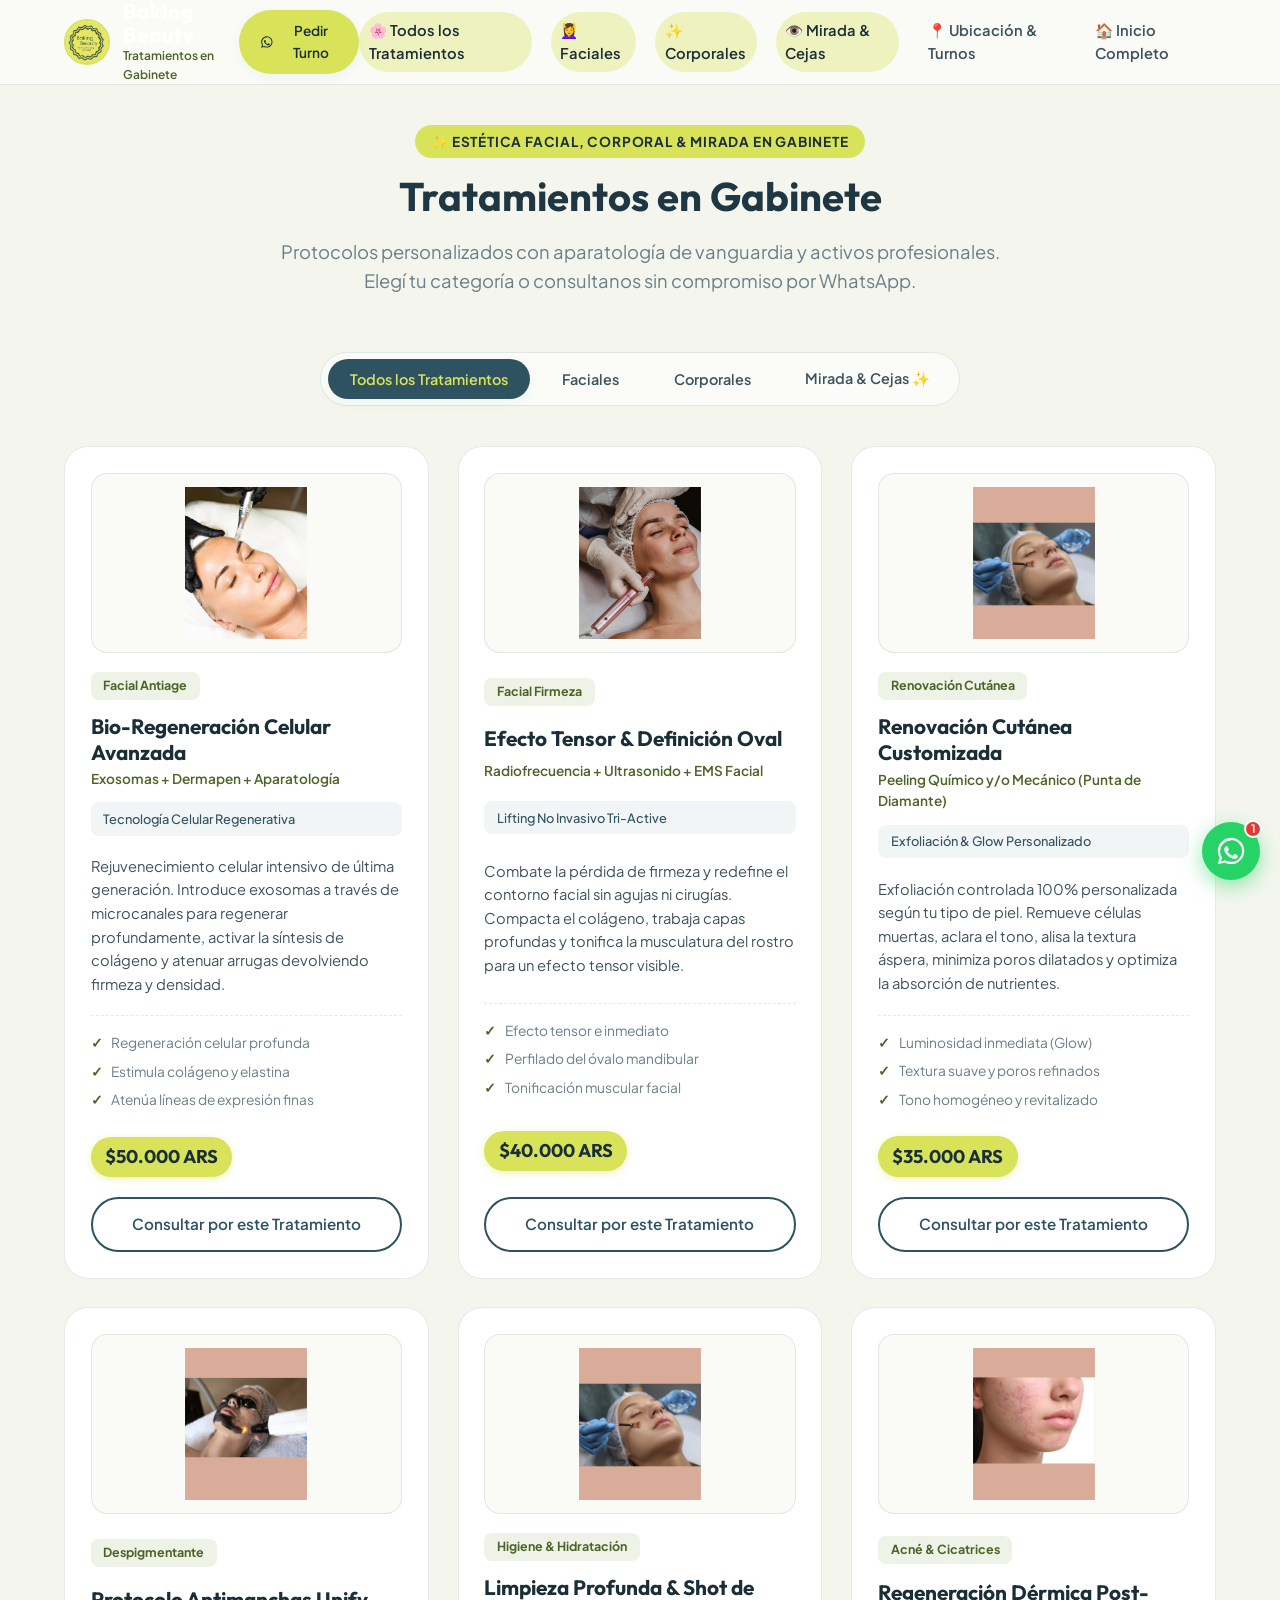
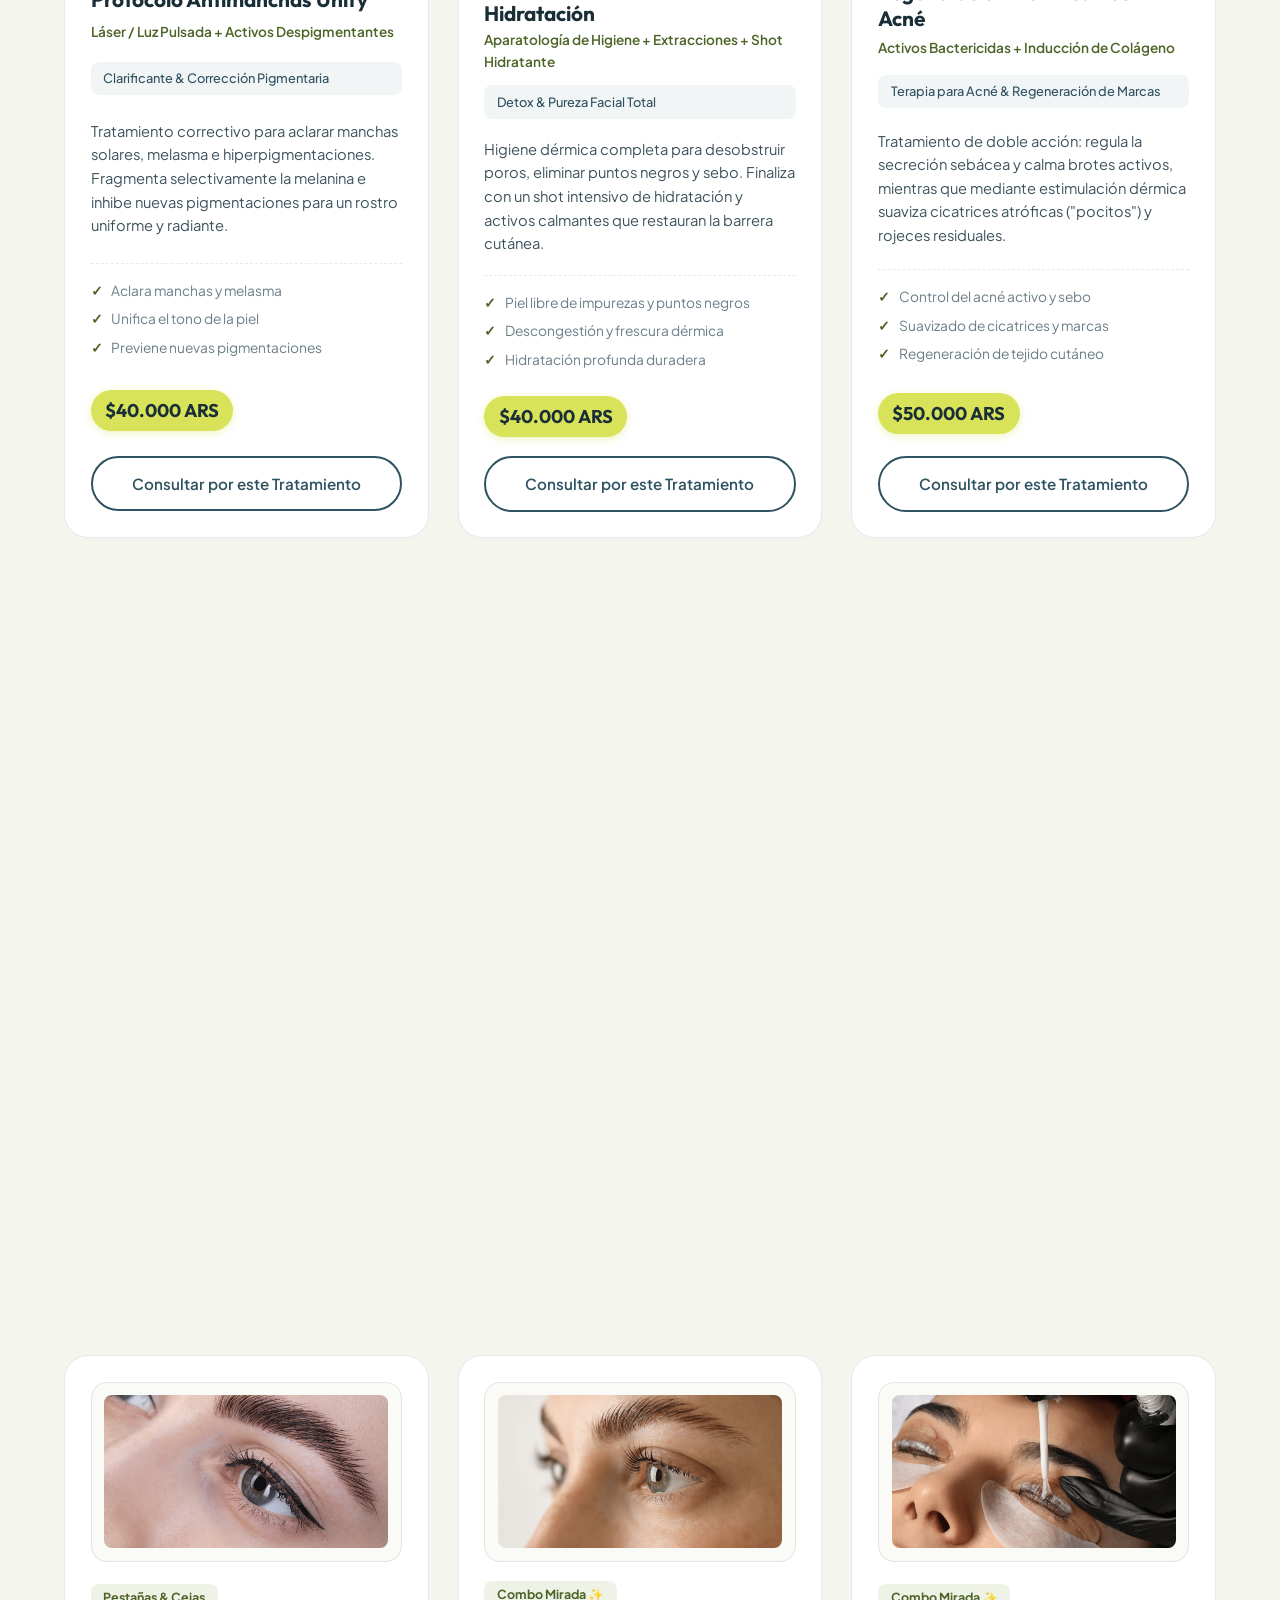
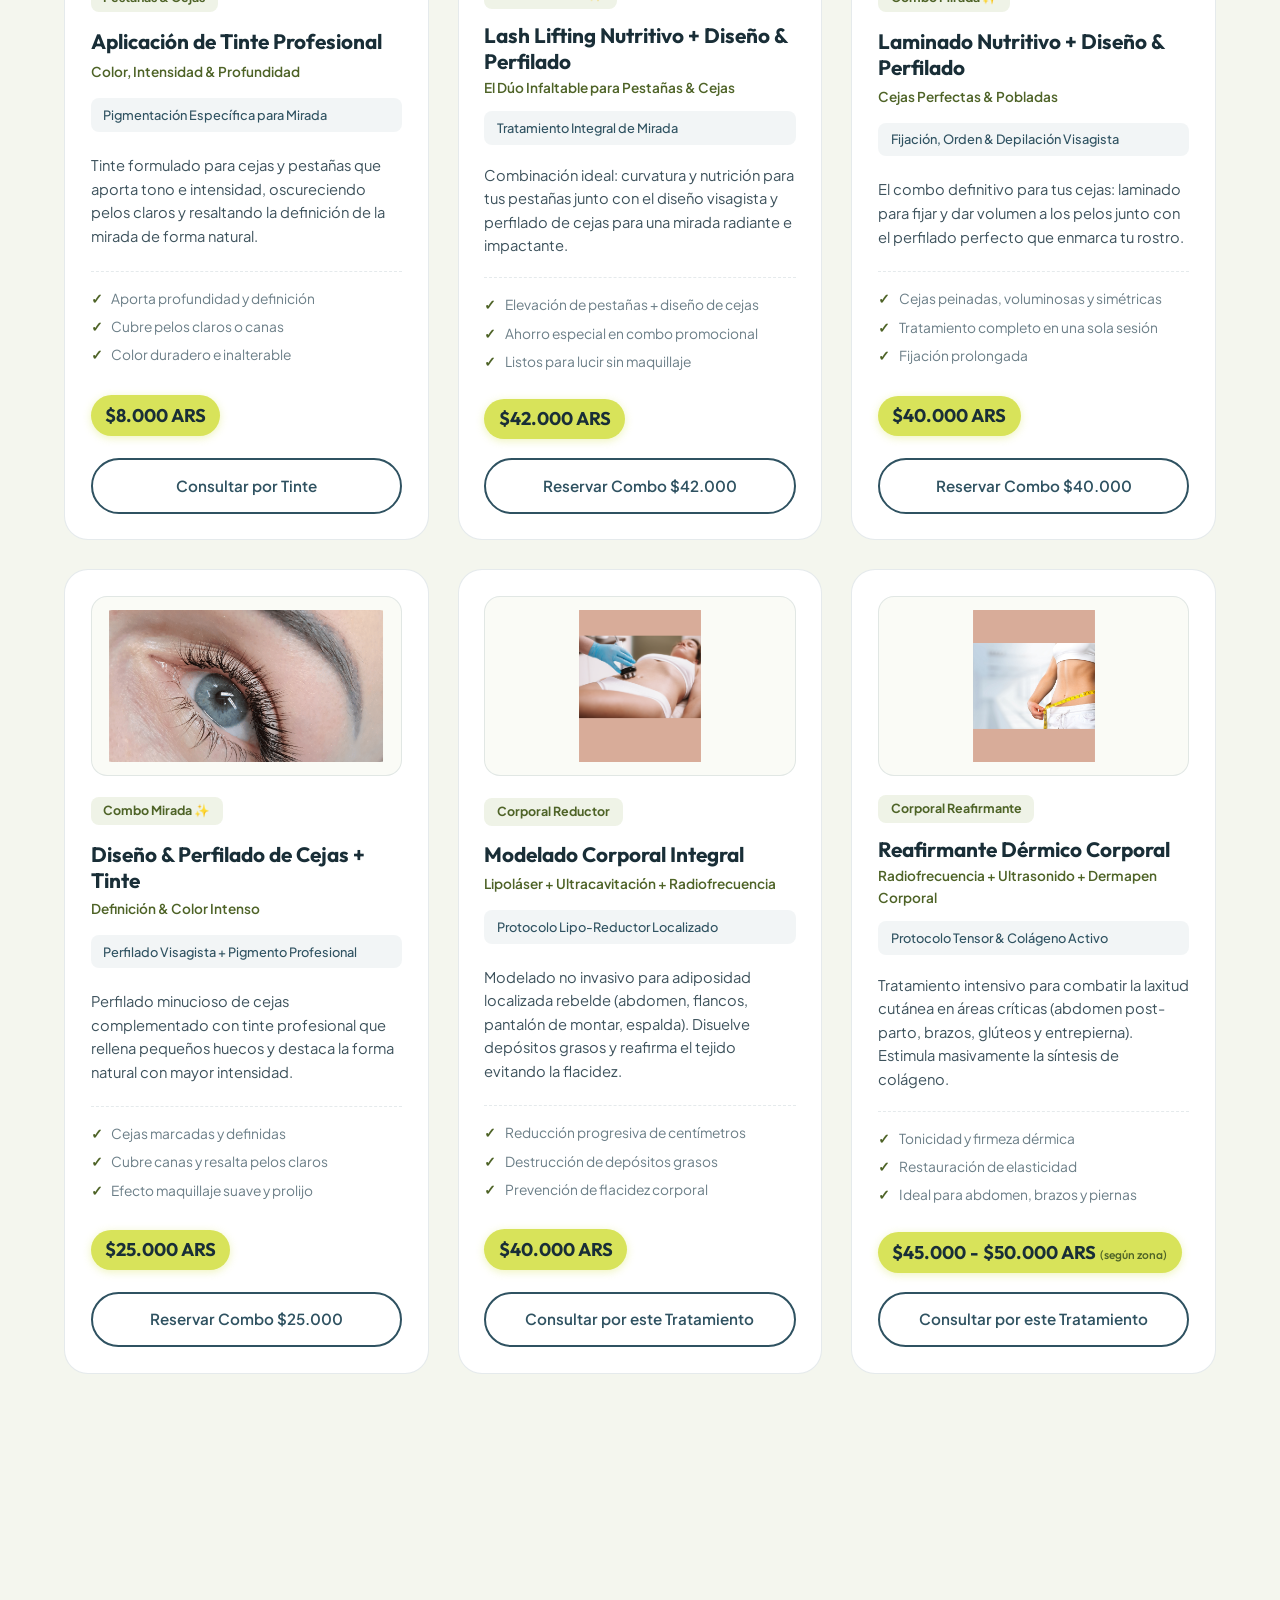
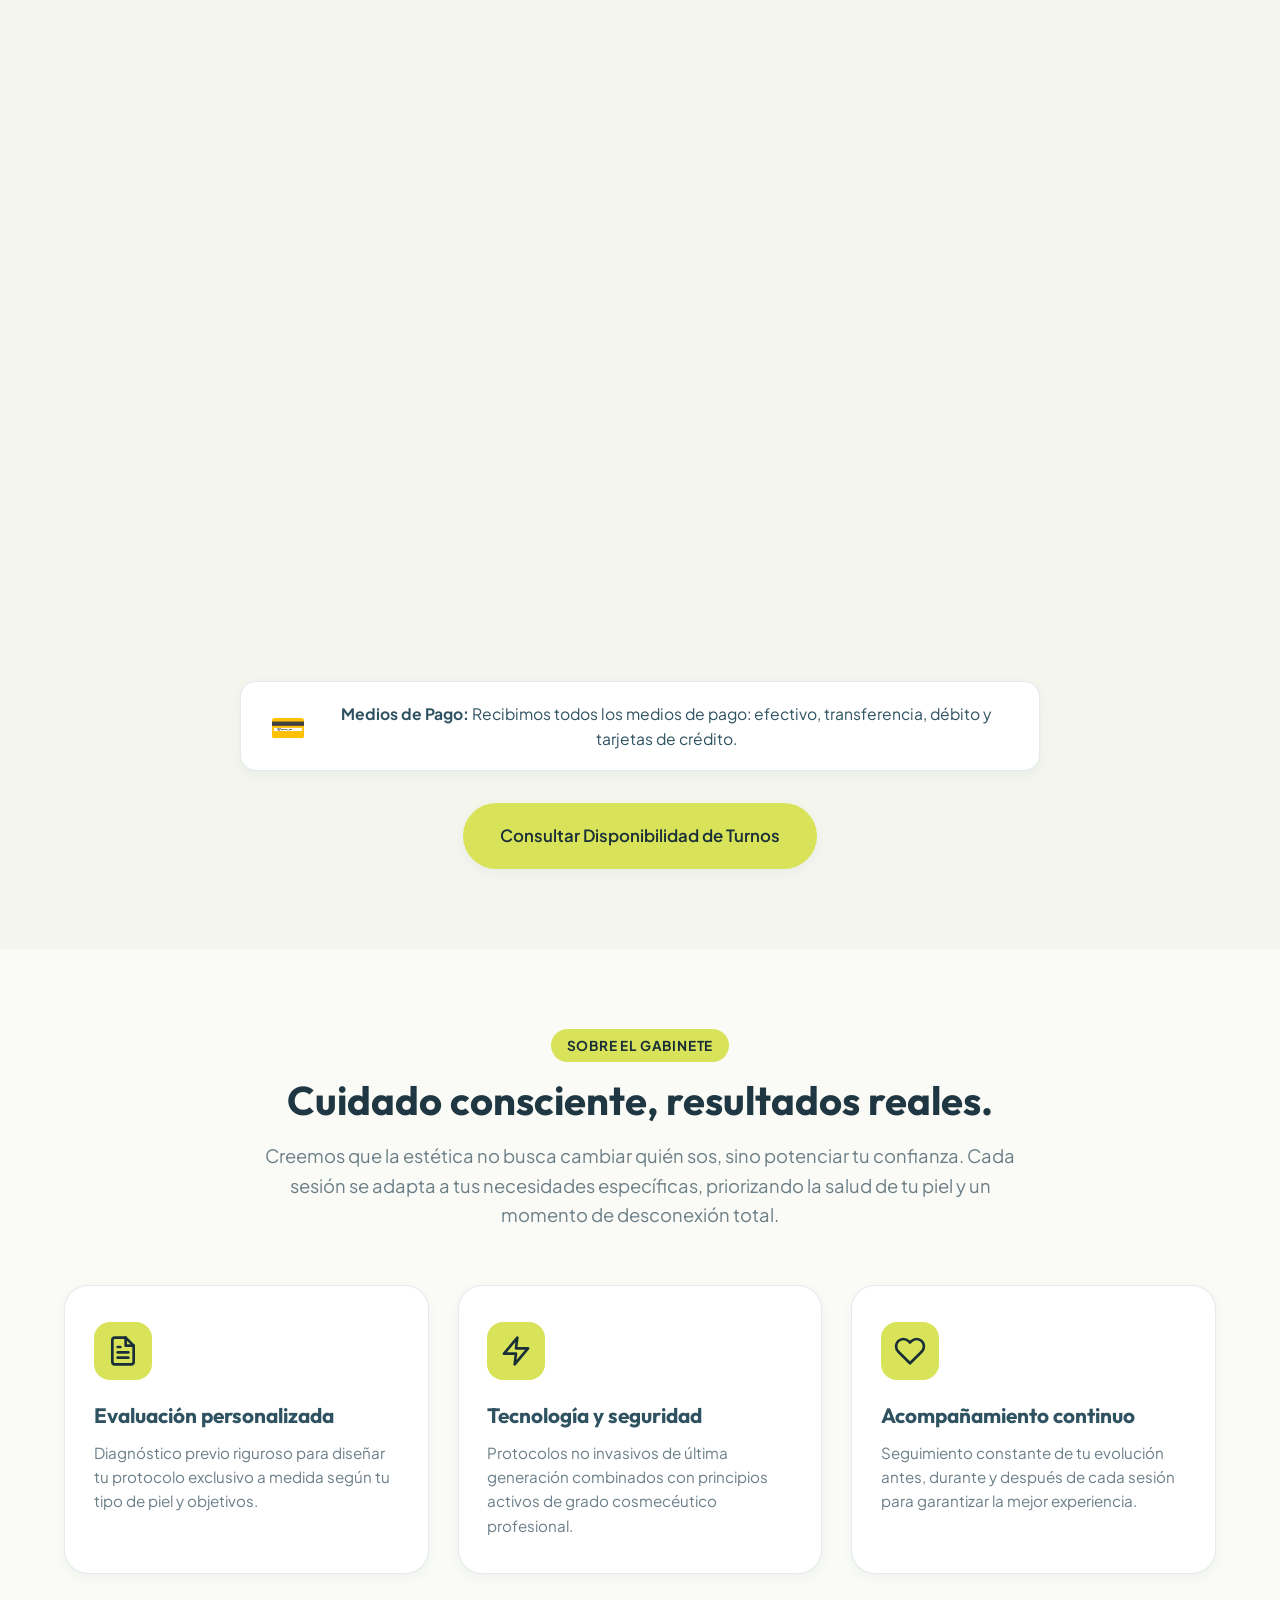
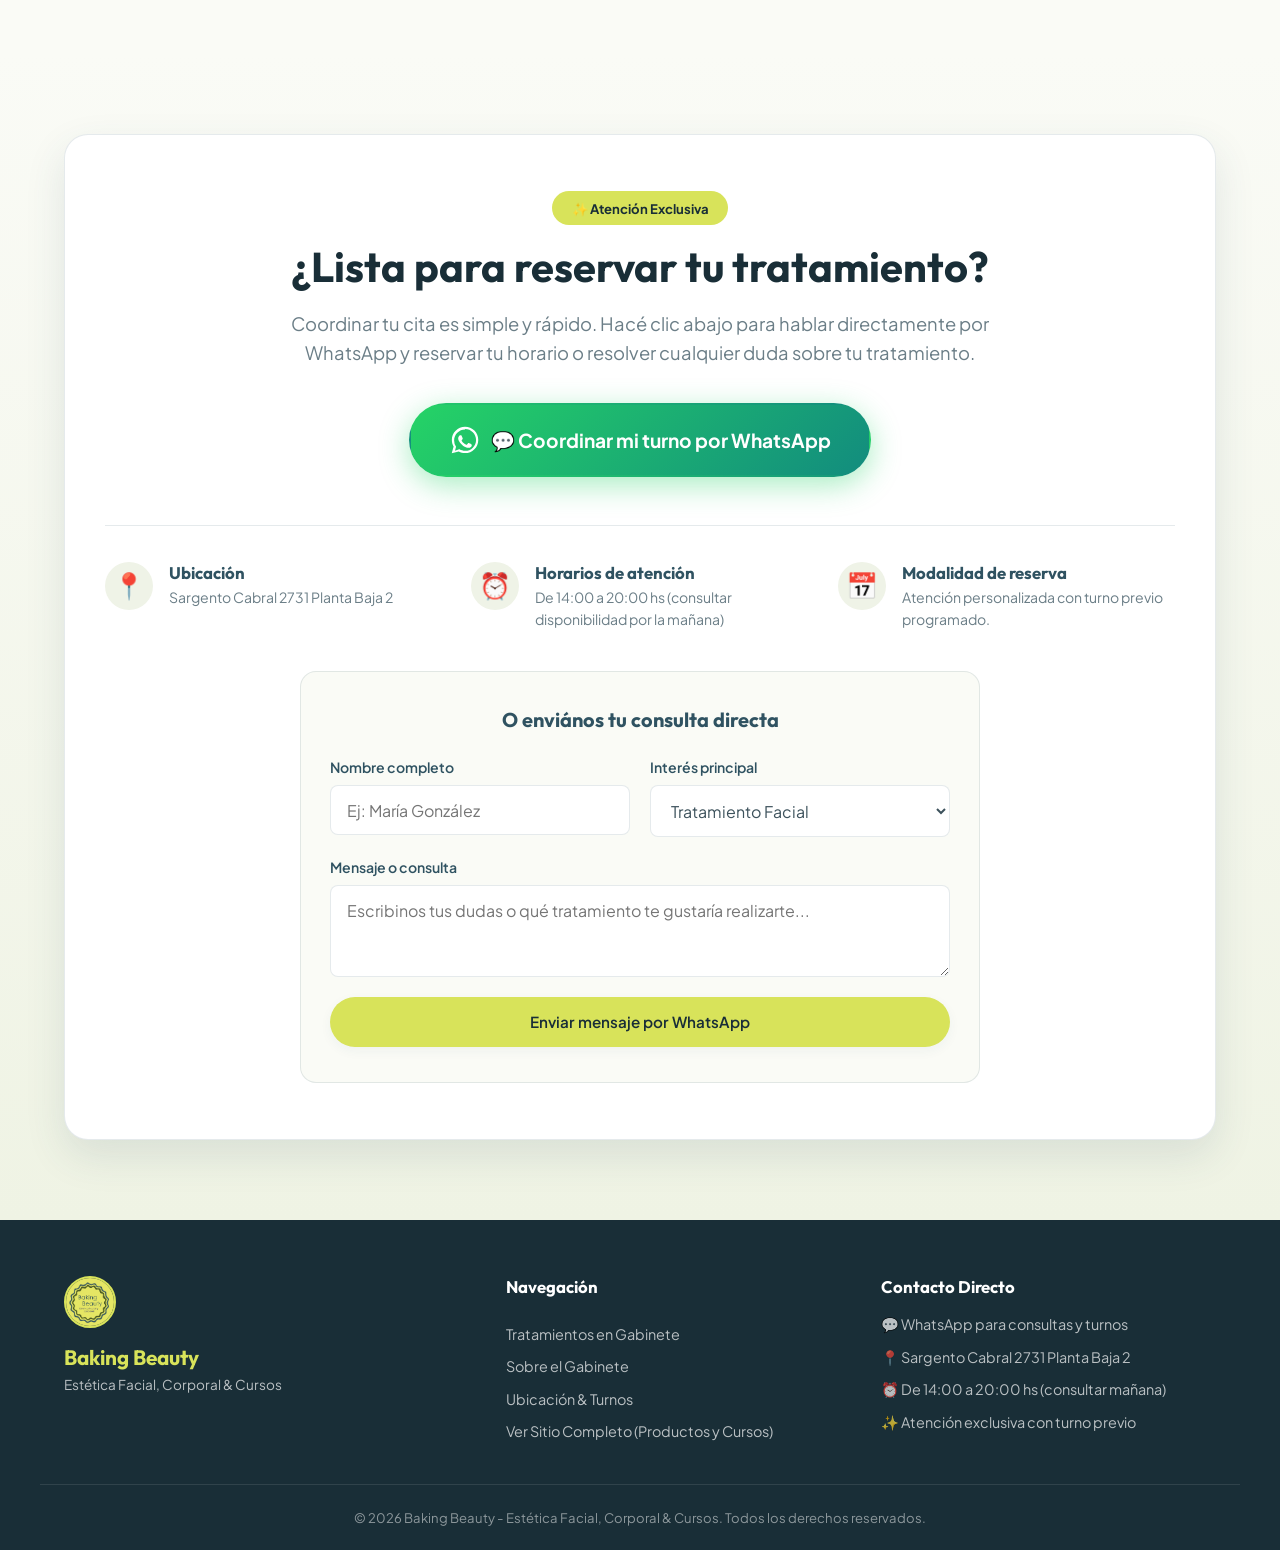
==== commit d885cfe3: "Optimize mobile layout and filter tabs for tratamientos page" ====
--- a/tratamientos/index.html
+++ b/tratamientos/index.html
@@ -74,7 +74,7 @@
 
     <main>
         <!-- Catálogo de Servicios y Protocolos -->
-        <section class="section services-section" id="servicios" style="padding-top: 3rem;">
+        <section class="section services-section services-page-top" id="servicios">
             <div class="container">
                 <div class="section-header text-center">
                     <span class="section-subtitle">✨ Estética Facial, Corporal & Mirada en Gabinete</span>
--- a/styles.css
+++ b/styles.css
@@ -570,6 +570,10 @@
     background-color: #F4F6EE;
 }
 
+.services-page-top {
+    padding-top: 125px;
+}
+
 .filter-tabs {
     display: flex;
     justify-content: center;
@@ -1573,8 +1577,9 @@
         box-shadow: 0 4px 12px rgba(31, 55, 66, 0.3);
     }
 
-    .hero-section {
-        padding-top: 135px;
+    .hero-section,
+    .services-page-top {
+        padding-top: 150px !important;
         padding-bottom: 3.5rem;
     }
 
@@ -1600,27 +1605,28 @@
     }
 
     .section-header {
-        margin-bottom: 2.5rem;
+        margin-bottom: 2rem;
     }
 
     .filter-tabs {
         width: 100%;
-        justify-content: flex-start;
-        overflow-x: auto;
+        display: grid;
+        grid-template-columns: 1fr 1fr;
+        gap: 0.5rem;
         border-radius: var(--radius-md);
-        padding: 0.4rem;
-        -webkit-overflow-scrolling: touch;
-    }
-
-    .filter-tabs::-webkit-scrollbar {
-        display: none;
+        padding: 0.5rem;
     }
 
     .tab-btn {
-        flex-shrink: 0;
-    }
-
-    .services-grid, .products-grid, .courses-grid {
+        width: 100%;
+        padding: 0.7rem 0.5rem;
+        font-size: 0.85rem;
+        text-align: center;
+        white-space: normal;
+        line-height: 1.2;
+    }
+
+    .services-grid, .products-grid, .courses-grid, .pillars-grid {
         grid-template-columns: 1fr;
     }
 
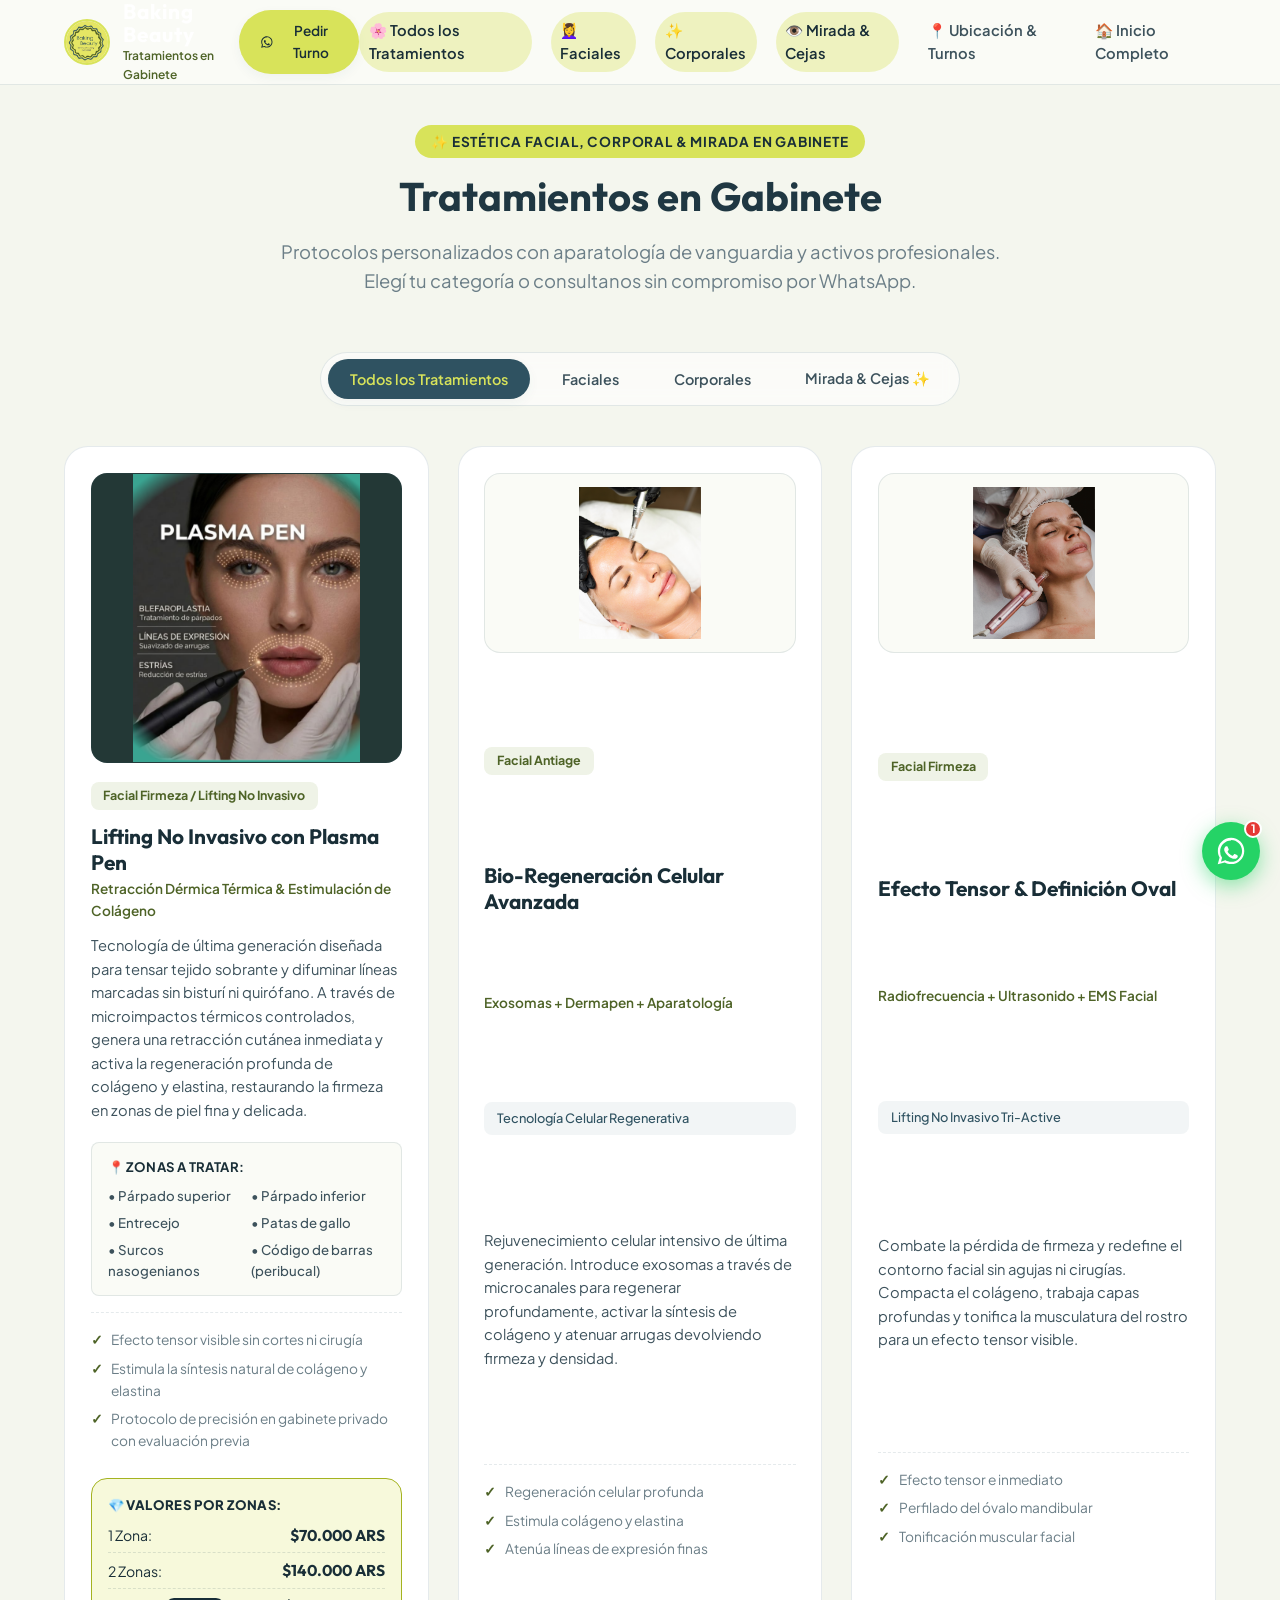
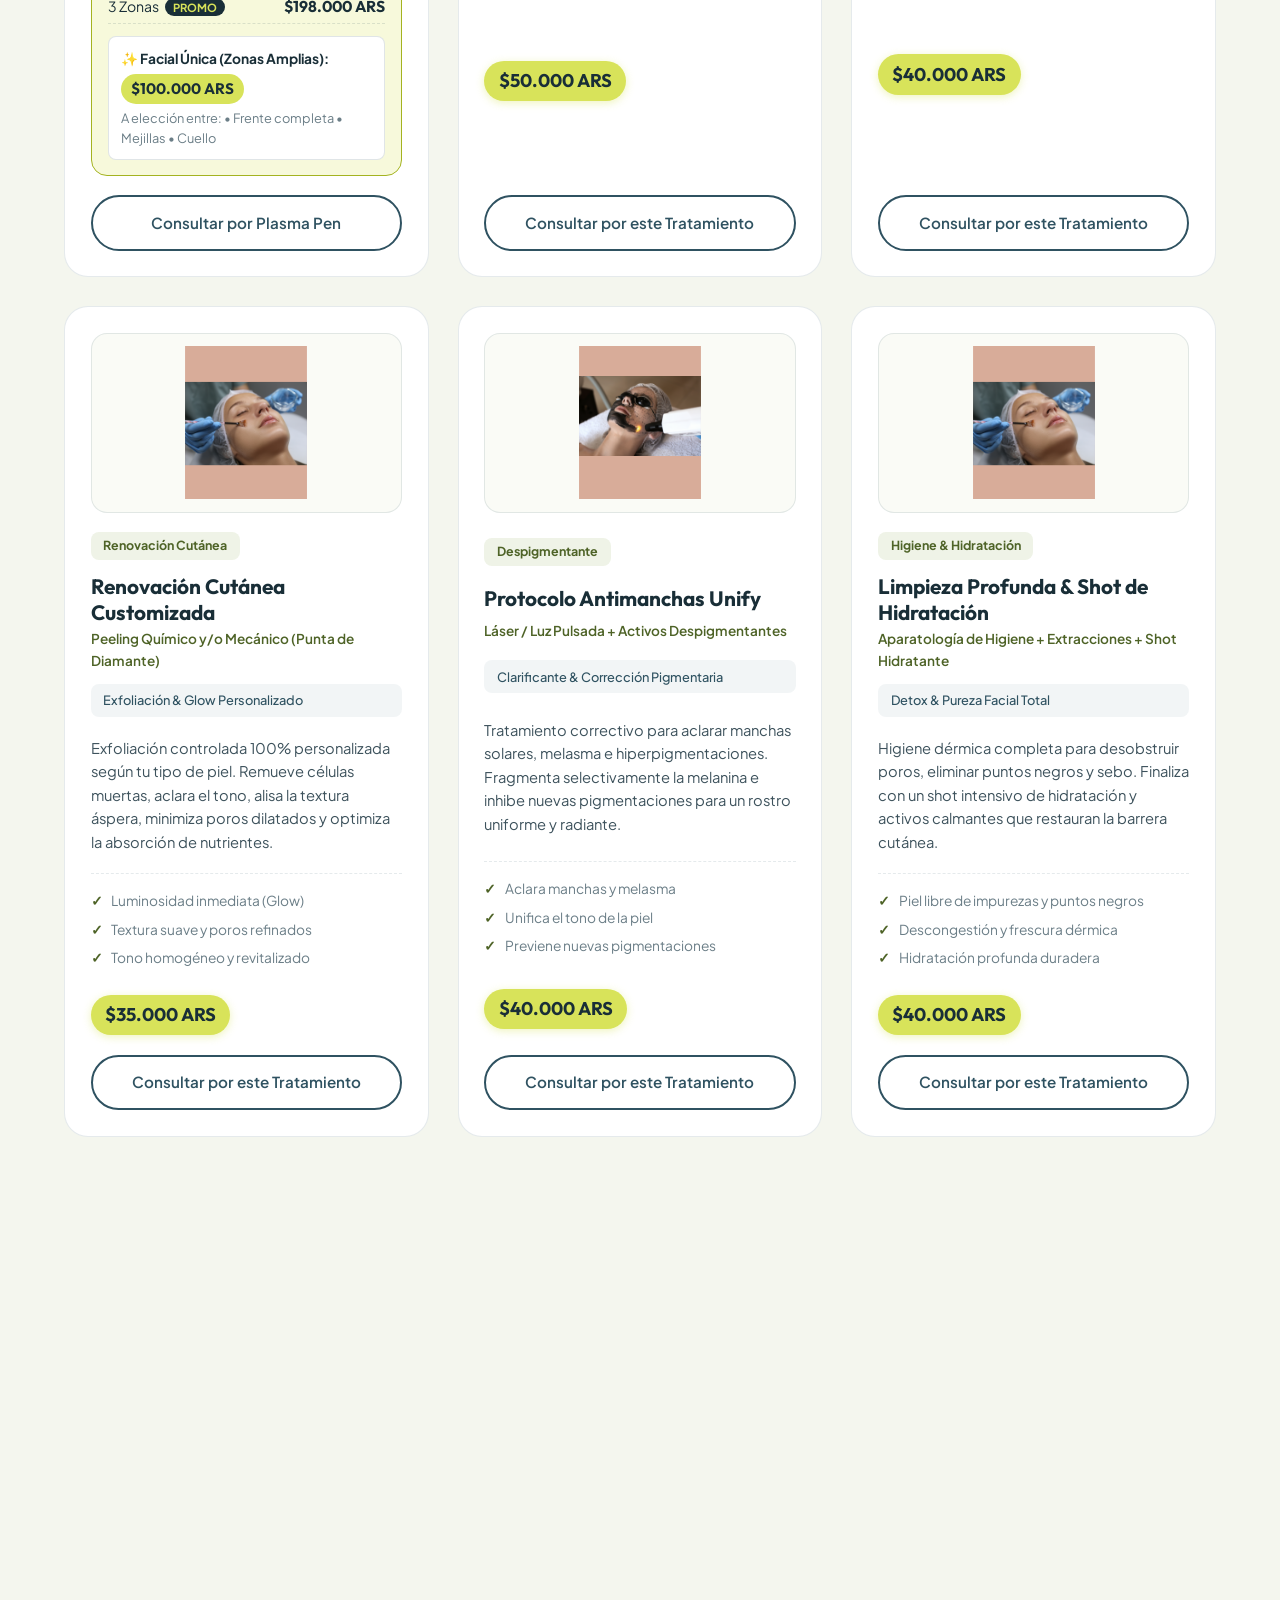
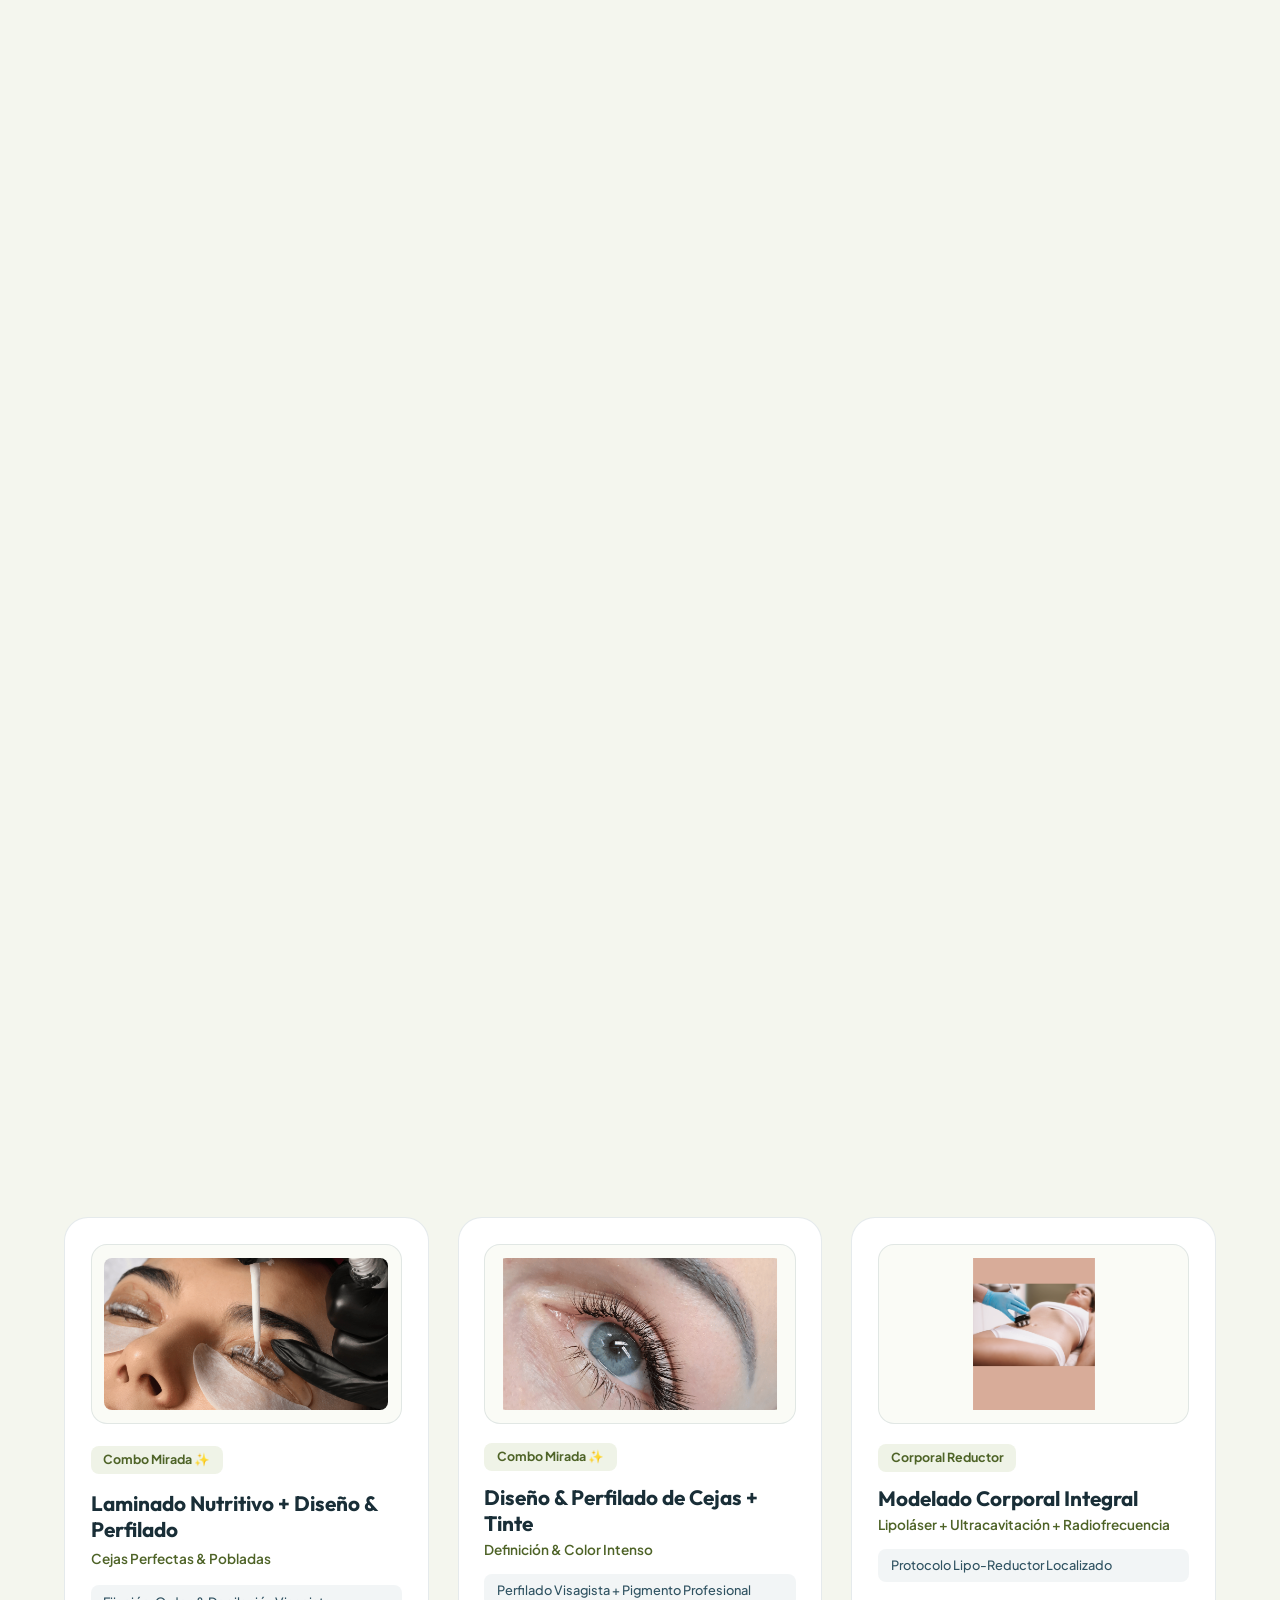
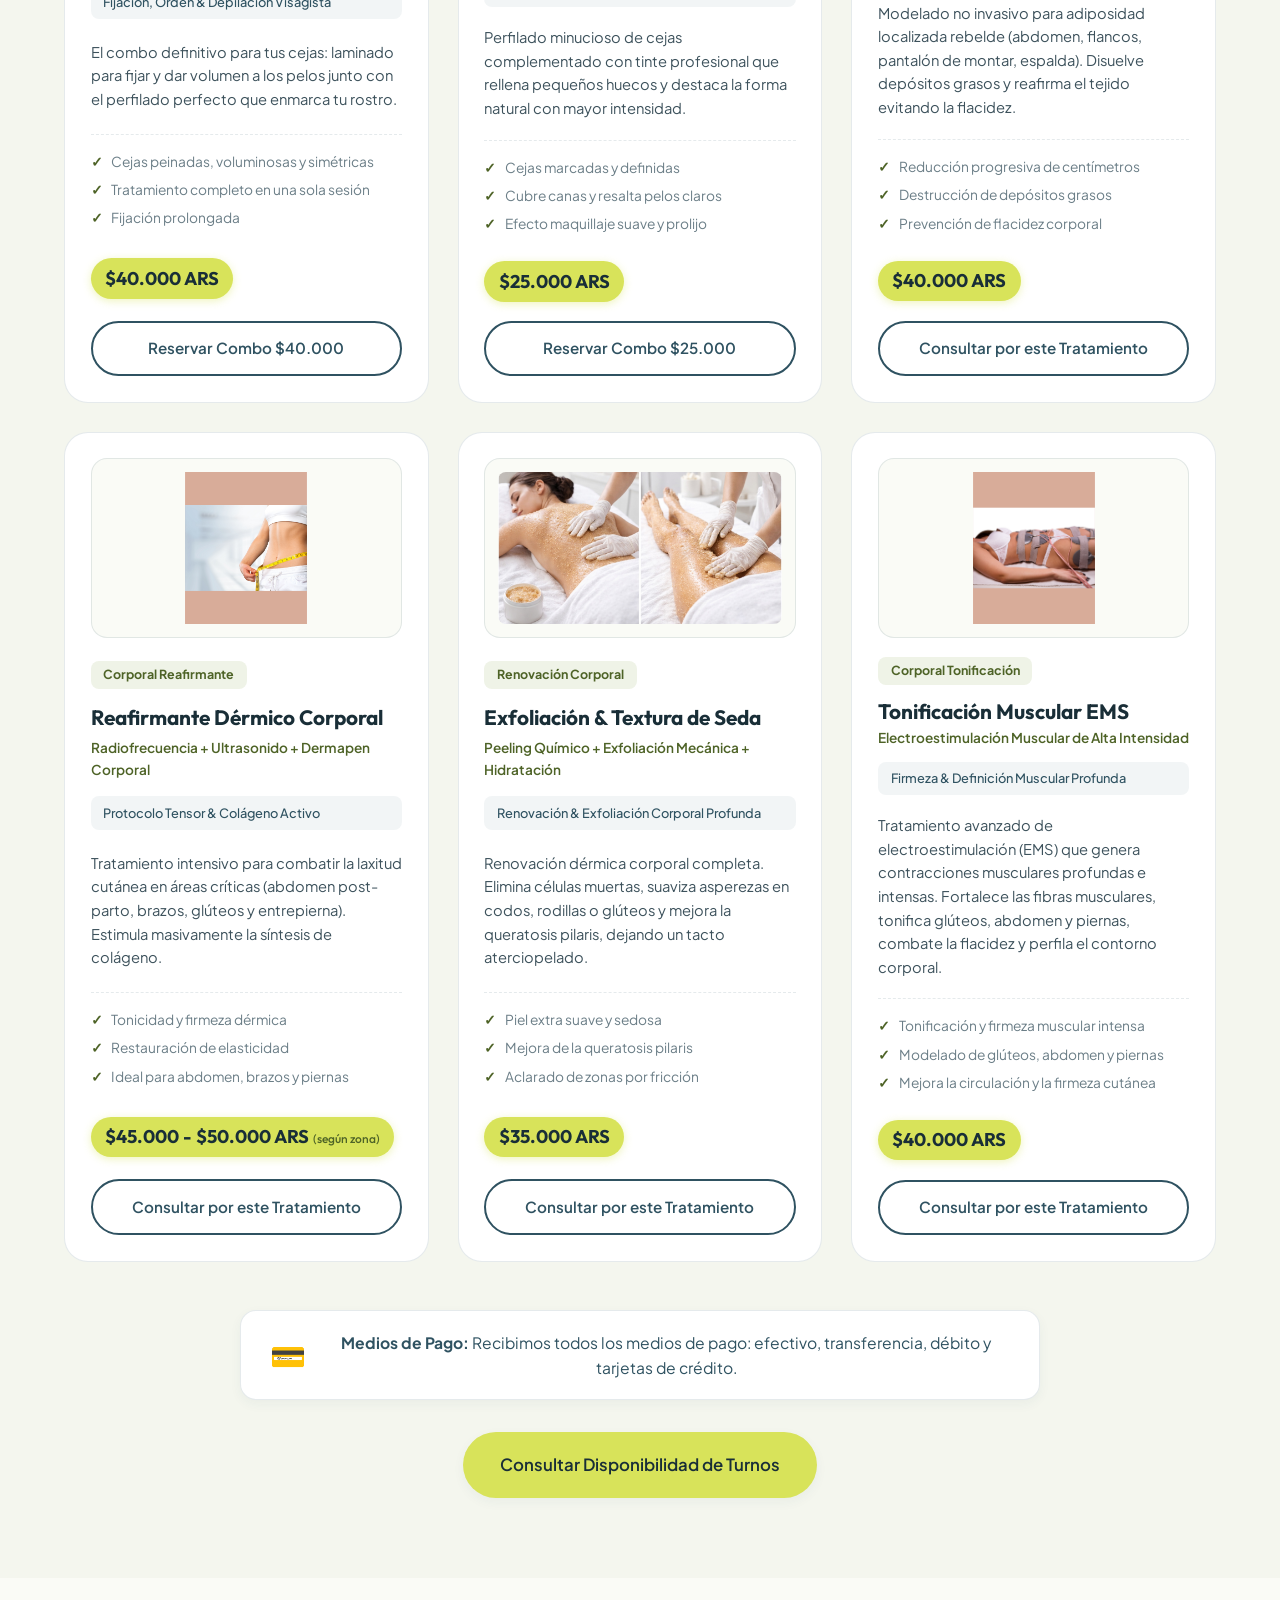
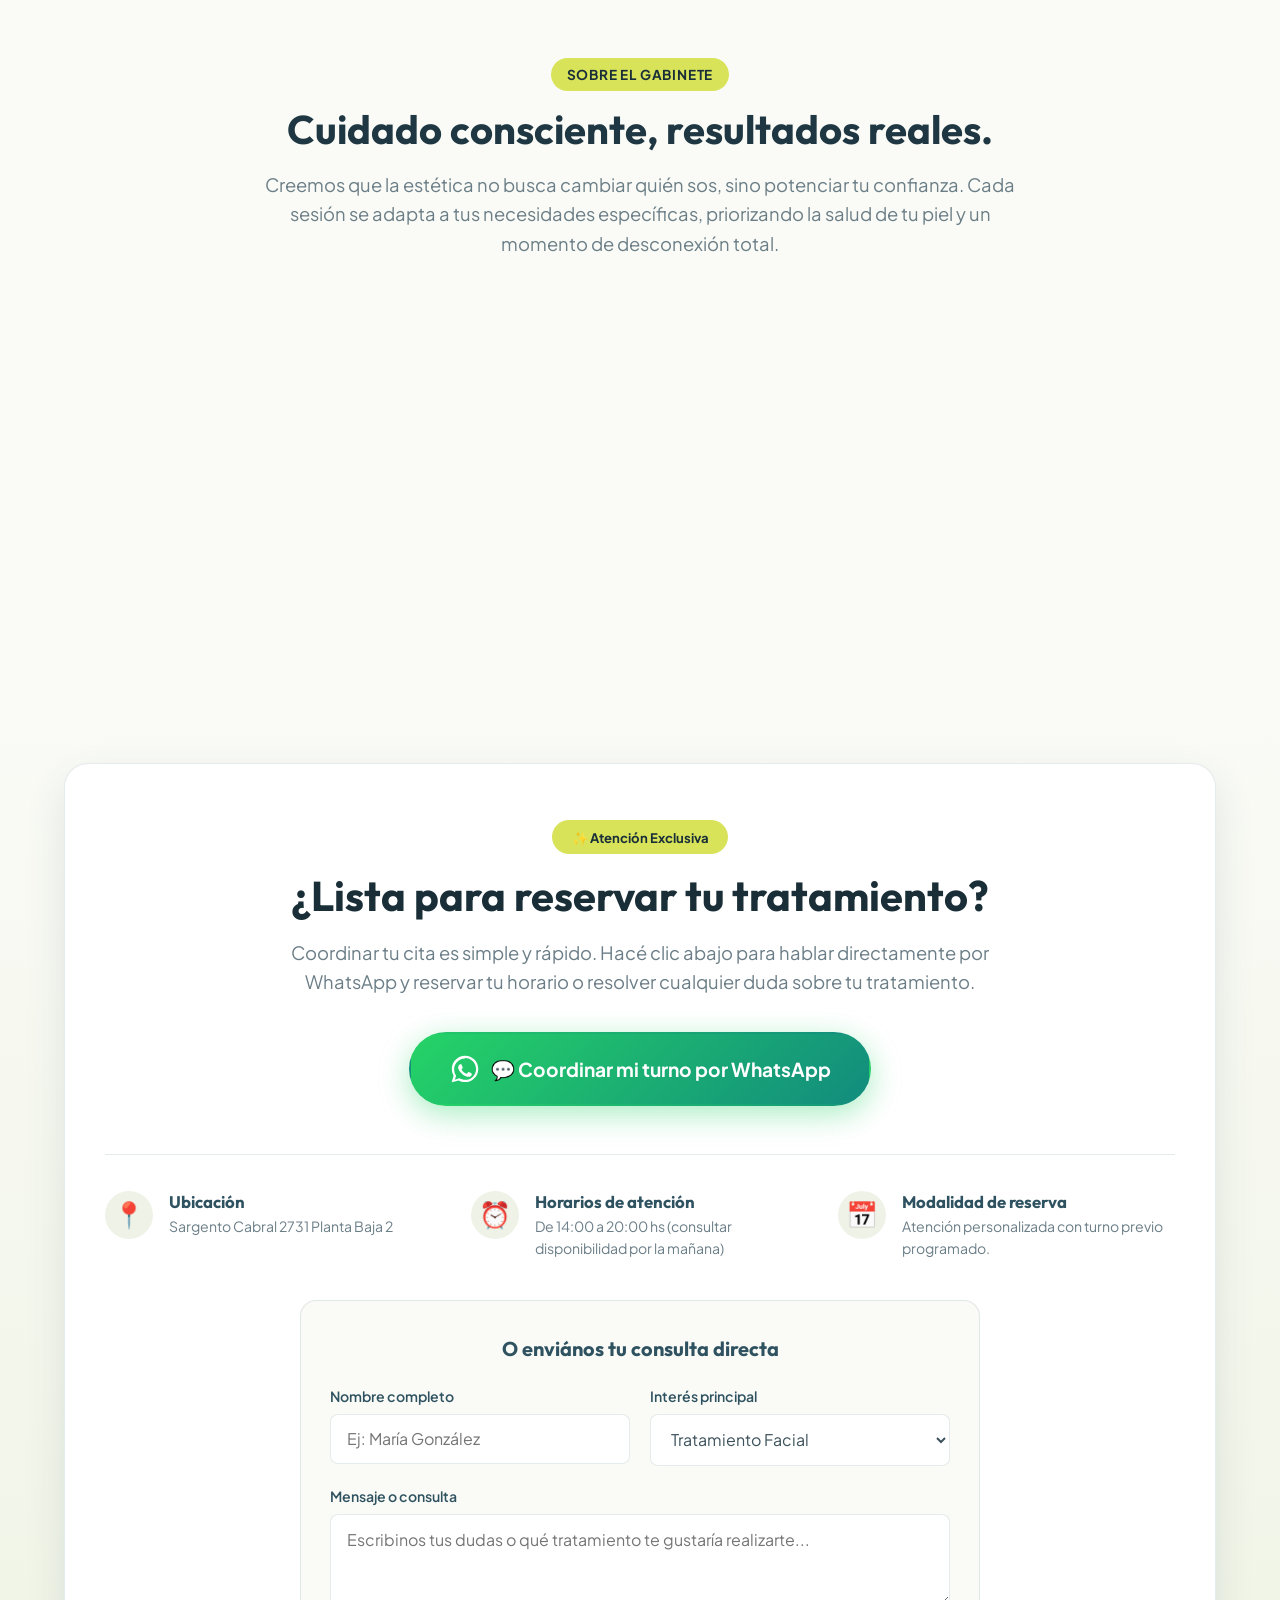
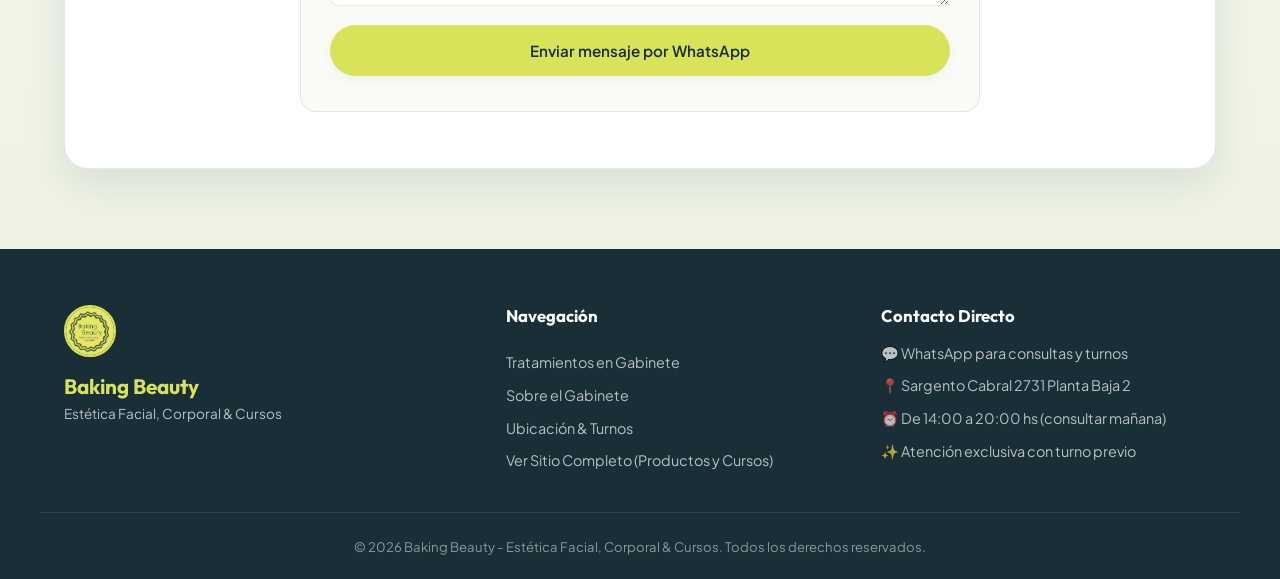
==== commit 8387127a: "Add Plasma Pen facial service card in first position" ====
--- a/tratamientos/index.html
+++ b/tratamientos/index.html
@@ -93,6 +93,58 @@
                 <!-- Services Grid -->
                 <div class="services-grid" id="services-grid">
 
+                    <!-- Facial 0: Lifting No Invasivo con Plasma Pen -->
+                    <article class="service-card" data-category="facial">
+                        <div class="service-img-wrapper service-img-wrapper-tall">
+                            <img src="../assets/images/plasma-pen.png" alt="Lifting No Invasivo con Plasma Pen" class="service-img">
+                        </div>
+                        <div class="service-badge">Facial Firmeza / Lifting No Invasivo</div>
+                        <h3 class="service-title">Lifting No Invasivo con Plasma Pen</h3>
+                        <span class="service-subtitle">Retracción Dérmica Térmica & Estimulación de Colágeno</span>
+                        <p class="service-desc">
+                            Tecnología de última generación diseñada para tensar tejido sobrante y difuminar líneas marcadas sin bisturí ni quirófano. A través de microimpactos térmicos controlados, genera una retracción cutánea inmediata y activa la regeneración profunda de colágeno y elastina, restaurando la firmeza en zonas de piel fina y delicada.
+                        </p>
+
+                        <div class="service-zones-box">
+                            <span class="service-zones-title">📍 Zonas a tratar:</span>
+                            <ul class="service-zones-grid">
+                                <li>• Párpado superior</li>
+                                <li>• Párpado inferior</li>
+                                <li>• Entrecejo</li>
+                                <li>• Patas de gallo</li>
+                                <li>• Surcos nasogenianos</li>
+                                <li>• Código de barras (peribucal)</li>
+                            </ul>
+                        </div>
+
+                        <ul class="service-benefits">
+                            <li>Efecto tensor visible sin cortes ni cirugía</li>
+                            <li>Estimula la síntesis natural de colágeno y elastina</li>
+                            <li>Protocolo de precisión en gabinete privado con evaluación previa</li>
+                        </ul>
+
+                        <div class="service-pricing-box">
+                            <span class="service-pricing-title">💎 Valores por Zonas:</span>
+                            <ul class="service-pricing-list">
+                                <li><span>1 Zona:</span> <strong>$70.000 ARS</strong></li>
+                                <li><span>2 Zonas:</span> <strong>$140.000 ARS</strong></li>
+                                <li><span>3 Zonas <span class="promo-pill">PROMO</span></span> <strong>$198.000 ARS</strong></li>
+                            </ul>
+                            <div class="service-pricing-wide">
+                                <div class="service-pricing-wide-header">
+                                    <span>✨ Facial Única (Zonas Amplias):</span>
+                                    <strong>$100.000 ARS</strong>
+                                </div>
+                                <p class="service-pricing-wide-sub">A elección entre: • Frente completa • Mejillas • Cuello</p>
+                            </div>
+                        </div>
+
+                        <a href="https://wa.me/qr/JULPQ2VESAFND1" 
+                           target="_blank" rel="noopener noreferrer" class="btn btn-outline-primary btn-block">
+                            Consultar por Plasma Pen
+                        </a>
+                    </article>
+
                     <!-- Facial 1: Bio-Regeneración Celular Avanzada -->
                     <article class="service-card" data-category="facial">
                         <div class="service-img-wrapper">
--- a/styles.css
+++ b/styles.css
@@ -751,6 +751,141 @@
     color: var(--olive);
 }
 
+/* Plasma Pen & Multi-Zone Service Card Extras */
+.service-img-wrapper-tall {
+    height: 290px;
+    padding: 0;
+    background: #233836;
+}
+
+.service-img-wrapper-tall .service-img {
+    width: 100%;
+    height: 100%;
+    object-fit: contain;
+}
+
+.service-zones-box {
+    background-color: var(--bg-page);
+    border: 1px solid var(--border-color);
+    border-radius: var(--radius-sm);
+    padding: 0.85rem 1rem;
+    margin-bottom: 1rem;
+}
+
+.service-zones-title {
+    font-size: 0.82rem;
+    font-weight: 700;
+    color: var(--secondary-dark);
+    text-transform: uppercase;
+    letter-spacing: 0.4px;
+    margin-bottom: 0.5rem;
+    display: block;
+}
+
+.service-zones-grid {
+    display: grid;
+    grid-template-columns: 1fr 1fr;
+    gap: 0.35rem 0.6rem;
+    list-style: none;
+    padding: 0;
+    margin: 0;
+}
+
+.service-zones-grid li {
+    font-size: 0.83rem;
+    color: var(--text-body);
+    font-weight: 500;
+}
+
+.service-pricing-box {
+    background: rgba(216, 227, 90, 0.22);
+    border: 1.5px solid var(--primary-dark);
+    border-radius: var(--radius-md);
+    padding: 0.95rem 1rem;
+    margin-bottom: 1.2rem;
+}
+
+.service-pricing-title {
+    font-size: 0.82rem;
+    font-weight: 800;
+    color: var(--secondary-dark);
+    text-transform: uppercase;
+    letter-spacing: 0.4px;
+    margin-bottom: 0.5rem;
+    display: block;
+}
+
+.service-pricing-list {
+    list-style: none;
+    padding: 0;
+    margin: 0 0 0.75rem 0;
+    display: flex;
+    flex-direction: column;
+    gap: 0.35rem;
+}
+
+.service-pricing-list li {
+    display: flex;
+    justify-content: space-between;
+    align-items: center;
+    font-size: 0.88rem;
+    color: var(--secondary-dark);
+    padding-bottom: 0.25rem;
+    border-bottom: 1px dashed rgba(47, 82, 97, 0.15);
+    flex-wrap: wrap;
+    gap: 0.25rem;
+}
+
+.service-pricing-list li strong {
+    font-family: var(--font-heading);
+    font-size: 0.98rem;
+    font-weight: 700;
+    color: var(--secondary-dark);
+}
+
+.promo-pill {
+    background-color: var(--secondary-dark);
+    color: var(--primary);
+    font-size: 0.7rem;
+    font-weight: 700;
+    padding: 0.12rem 0.5rem;
+    border-radius: var(--radius-full);
+    margin-left: 0.25rem;
+}
+
+.service-pricing-wide {
+    background-color: white;
+    border-radius: var(--radius-sm);
+    padding: 0.65rem 0.8rem;
+    border: 1px solid rgba(47, 82, 97, 0.15);
+}
+
+.service-pricing-wide-header {
+    display: flex;
+    justify-content: space-between;
+    align-items: center;
+    flex-wrap: wrap;
+    gap: 0.3rem;
+    font-size: 0.86rem;
+    font-weight: 700;
+    color: var(--secondary-dark);
+    margin-bottom: 0.25rem;
+}
+
+.service-pricing-wide-header strong {
+    background-color: var(--primary);
+    padding: 0.15rem 0.6rem;
+    border-radius: var(--radius-full);
+    font-family: var(--font-heading);
+    font-size: 0.95rem;
+}
+
+.service-pricing-wide-sub {
+    font-size: 0.8rem;
+    color: var(--text-muted);
+    margin: 0;
+}
+
 /* Payment Methods Banner */
 .payment-methods-banner {
     background-color: var(--bg-card);
